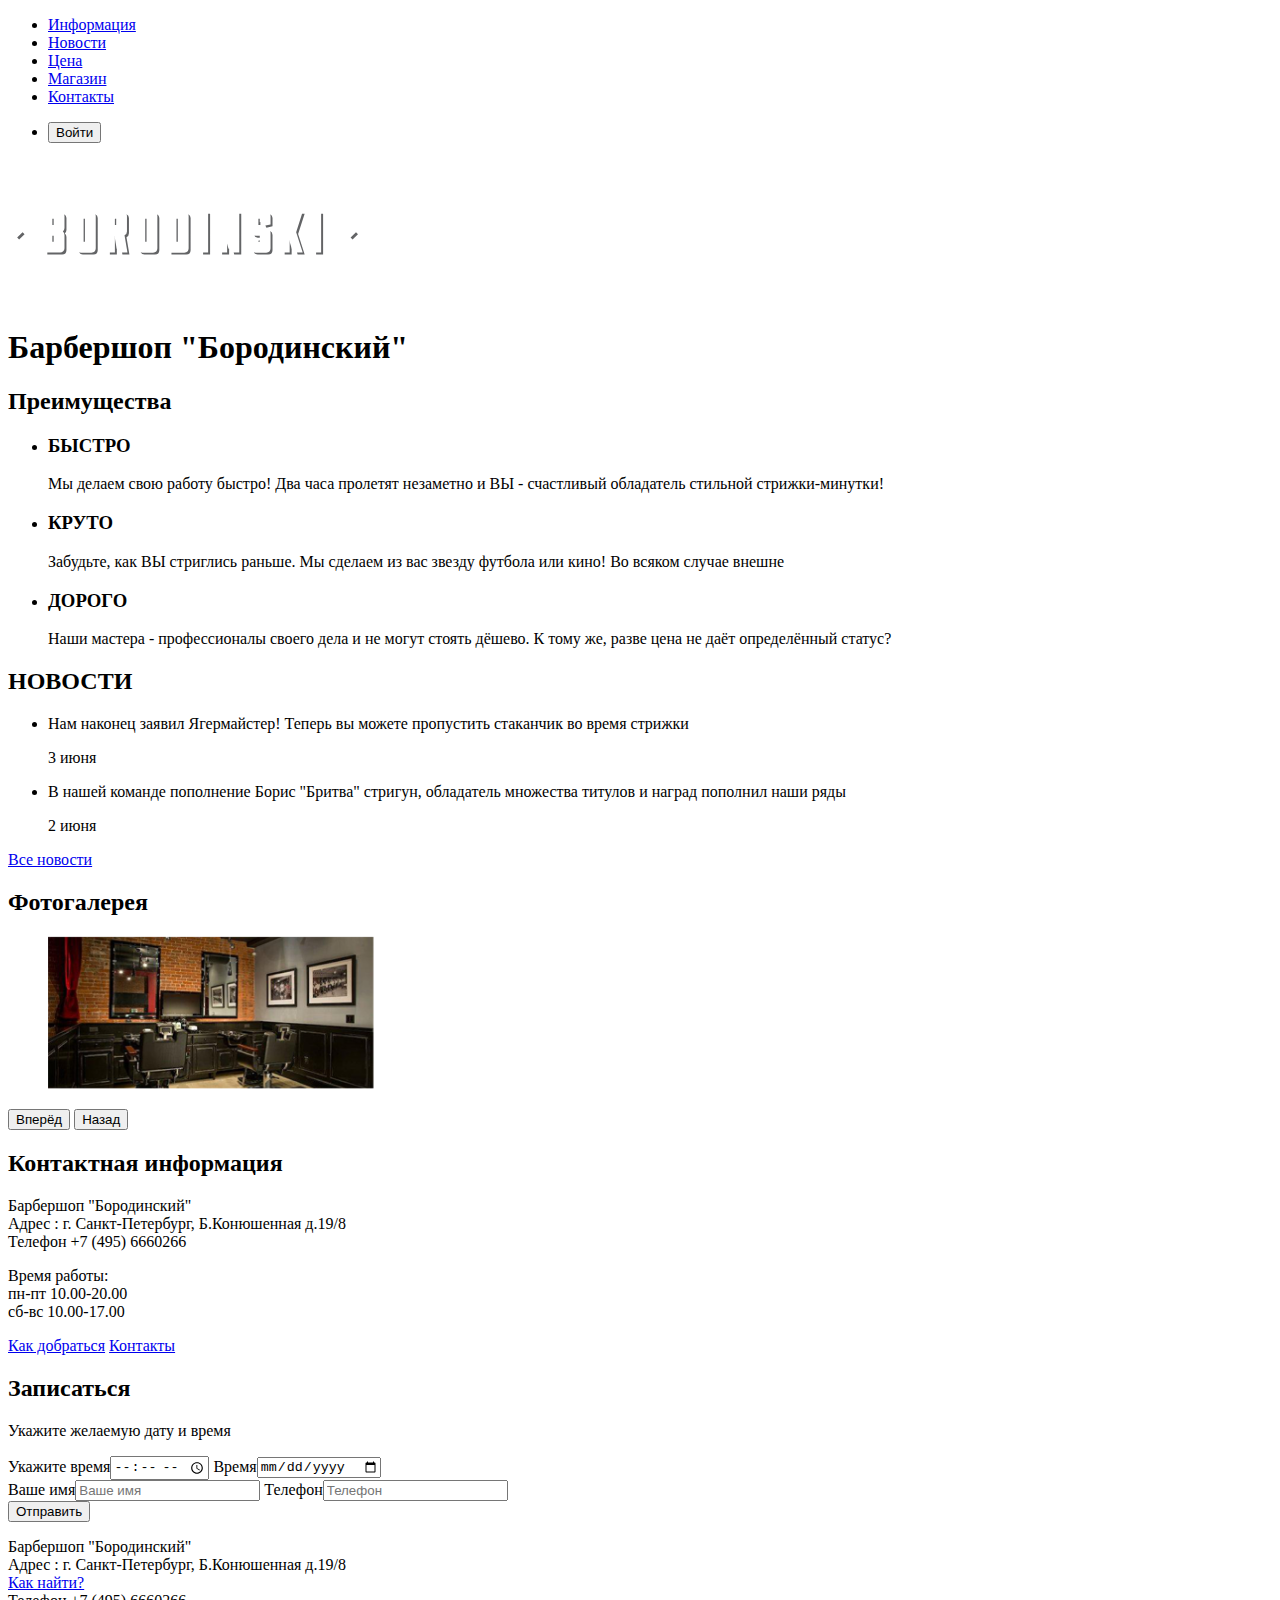
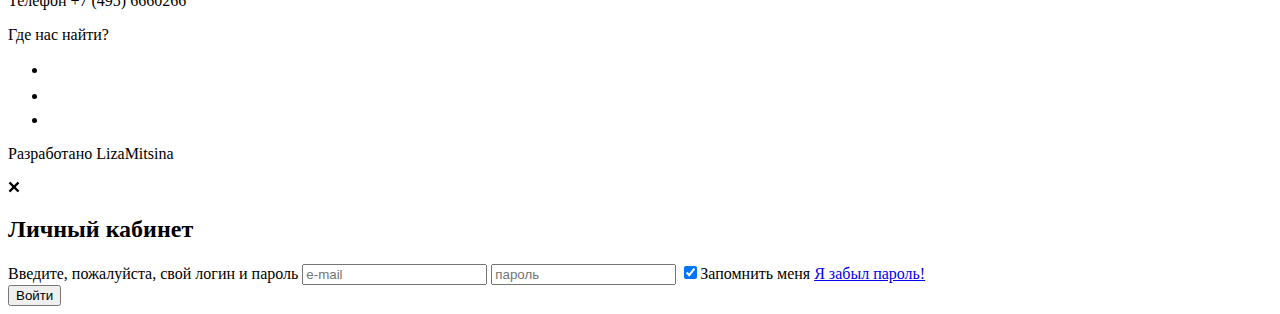
==== index.html @ 0d76ebe4 "ready" ====
<!DOCTYPE html>
<html lang="ru">
  <head>
    <meta charset="UTF-8" />
    <meta http-equiv="X-UA-Compatible" content="IE=edge" />
    <meta name="author" content="Лиза Митина" />
    <meta name="description" content="BARBERSHOP" />
    <meta name="keywords" content="стрижка,борода,усы" />
    <link rel="stylesheet" href="css/main.css" />
    <!-- Для подключения css к HTML-->
    <title>BORODINSKI,Главная</title>
  </head>
  <body>
    <header>
      <nav>
        <ul>
          <li><a href="inf.html"> Информация </a></li>
          <li><a href="news.html"> Новости </a></li>
          <li><a href="price.html"> Цена </a></li>
          <li><a href="shop.html">Магазин</a></li>
          <li><a href="#bottom"> Контакты </a></li>
        </ul>
        <ul>
          <li><button type="button">Войти</button></li>
        </ul>
      </nav>
      <a>
        <img
          src="images/index/index-logo.svg"
          width="350px"
          alt="Лого Барбершопа"
        />
      </a>
    </header>
    <main>
      <h1>Барбершоп "Бородинский"</h1>
      <section>
        <h2>Преимущества</h2>
        <ul>
          <li>
            <h3>БЫСТРО</h3>
            <p>
              Мы делаем свою работу быстро! Два часа пролетят незаметно и ВЫ -
              счастливый обладатель стильной стрижки-минутки!
            </p>
          </li>
          <li>
            <h3>КРУТО</h3>
            <p>
              Забудьте, как ВЫ стриглись раньше. Мы сделаем из вас звезду
              футбола или кино! Во всяком случае внешне
            </p>
          </li>
          <li>
            <h3>ДОРОГО</h3>
            <p>
              Наши мастера - профессионалы своего дела и не могут стоять дёшево.
              К тому же, разве цена не даёт определённый статус?
            </p>
          </li>
        </ul>
      </section>
      <section>
        <h2>НОВОСТИ</h2>
        <ul>
          <li>
            <p>
              Нам наконец заявил Ягермайстер! Теперь вы можете пропустить
              стаканчик во время стрижки
            </p>
            <time datetime="2022-06-03">3 июня</time>
          </li>
          <li>
            <p>
              В нашей команде пополнение Борис "Бритва" стригун, обладатель
              множества титулов и наград пополнил наши ряды
            </p>
            <time datetime="2022-06-02">2 июня</time>
          </li>
        </ul>
        <a href="news.html">Все новости</a>
      </section>
      <section>
        <h2>Фотогалерея</h2>
        <figure>
          <a href="#"></a>
          <img
            src="images/index/Object (1).png"
            alt="Интерьер зала"
            weidth="150"
            lenght="150"
          />
        </figure>
        <button type="button">Вперёд</button>
        <button type="button">Назад</button>
      </section>
      <section>
        <h2>Контактная информация</h2>
        <p>
          Барбершоп "Бородинский"<br />
          Адрес : г. Санкт-Петербург, Б.Конюшенная д.19/8<br />
          Телефон +7 (495) 6660266
        </p>
        <p>
          Время работы:<br />
          пн-пт 10.00-20.00<br />
          сб-вс 10.00-17.00
        </p>

        <a href="map.html">Как добраться</a>
        <a href="contacts.html">Контакты</a>
      </section>
      <section>
        <h2>Записаться</h2>
        <p>Укажите желаемую дату и время</p>
        <form action method="post">
          <label for="time">Укажите время</label><input type="time" />
          <label for="date">Время</label><input type="date" /><br />
          <label for="text">Ваше имя</label
          ><input type="text" placeholder="Ваше имя" />
          <label for="text"> Телефон</label
          ><input type="text" placeholder="Телефон" />
        </form>
        <button type="submit">Отправить</button>
      </section>
    </main>
    <footer>
      <p id="bottom">
        Барбершоп "Бородинский"<br />
        Адрес : г. Санкт-Петербург, Б.Конюшенная д.19/8<br />
        <a href="map.html">Как найти?</a><br />
        Телефон +7 (495) 6660266
      </p>
      <div>
        <p>Где нас найти?</p>
        <ul>
          <li>
            <a href="#"><img src="images/vk.svg" alt="vk" /></a>
          </li>
          <li>
            <a href="#"><img src="images/facebook.svg" alt="facebook" /></a>
          </li>
          <li>
            <a href="#"><img src="images/instagram.svg" alt="instagram" /></a>
          </li>
        </ul>
      </div>
      <p>Разработано LizaMitsina</p>
    </footer>
    <!-- POP-UP всплывающие окно регистрации-->
    <div class="popup-bg">
      <div class="popup">
        <img class="close-popup" src="images/cross-small.png" alt="close" />
        <h2>Личный кабинет</h2>
        <form>
          <label>Введите, пожалуйста, свой логин и пароль</label>
          <input type="email" placeholder="e-mail" />
          <input type="password" placeholder="пароль" />
          <label><input type="checkbox" checked />Запомнить меня</label>
          <a href="#">Я забыл пароль!</a>
        </form>
        <button type="submit">Войти</button>
      </div>
    </div>
    <!-- POP-UP-->
  </body>
</html>
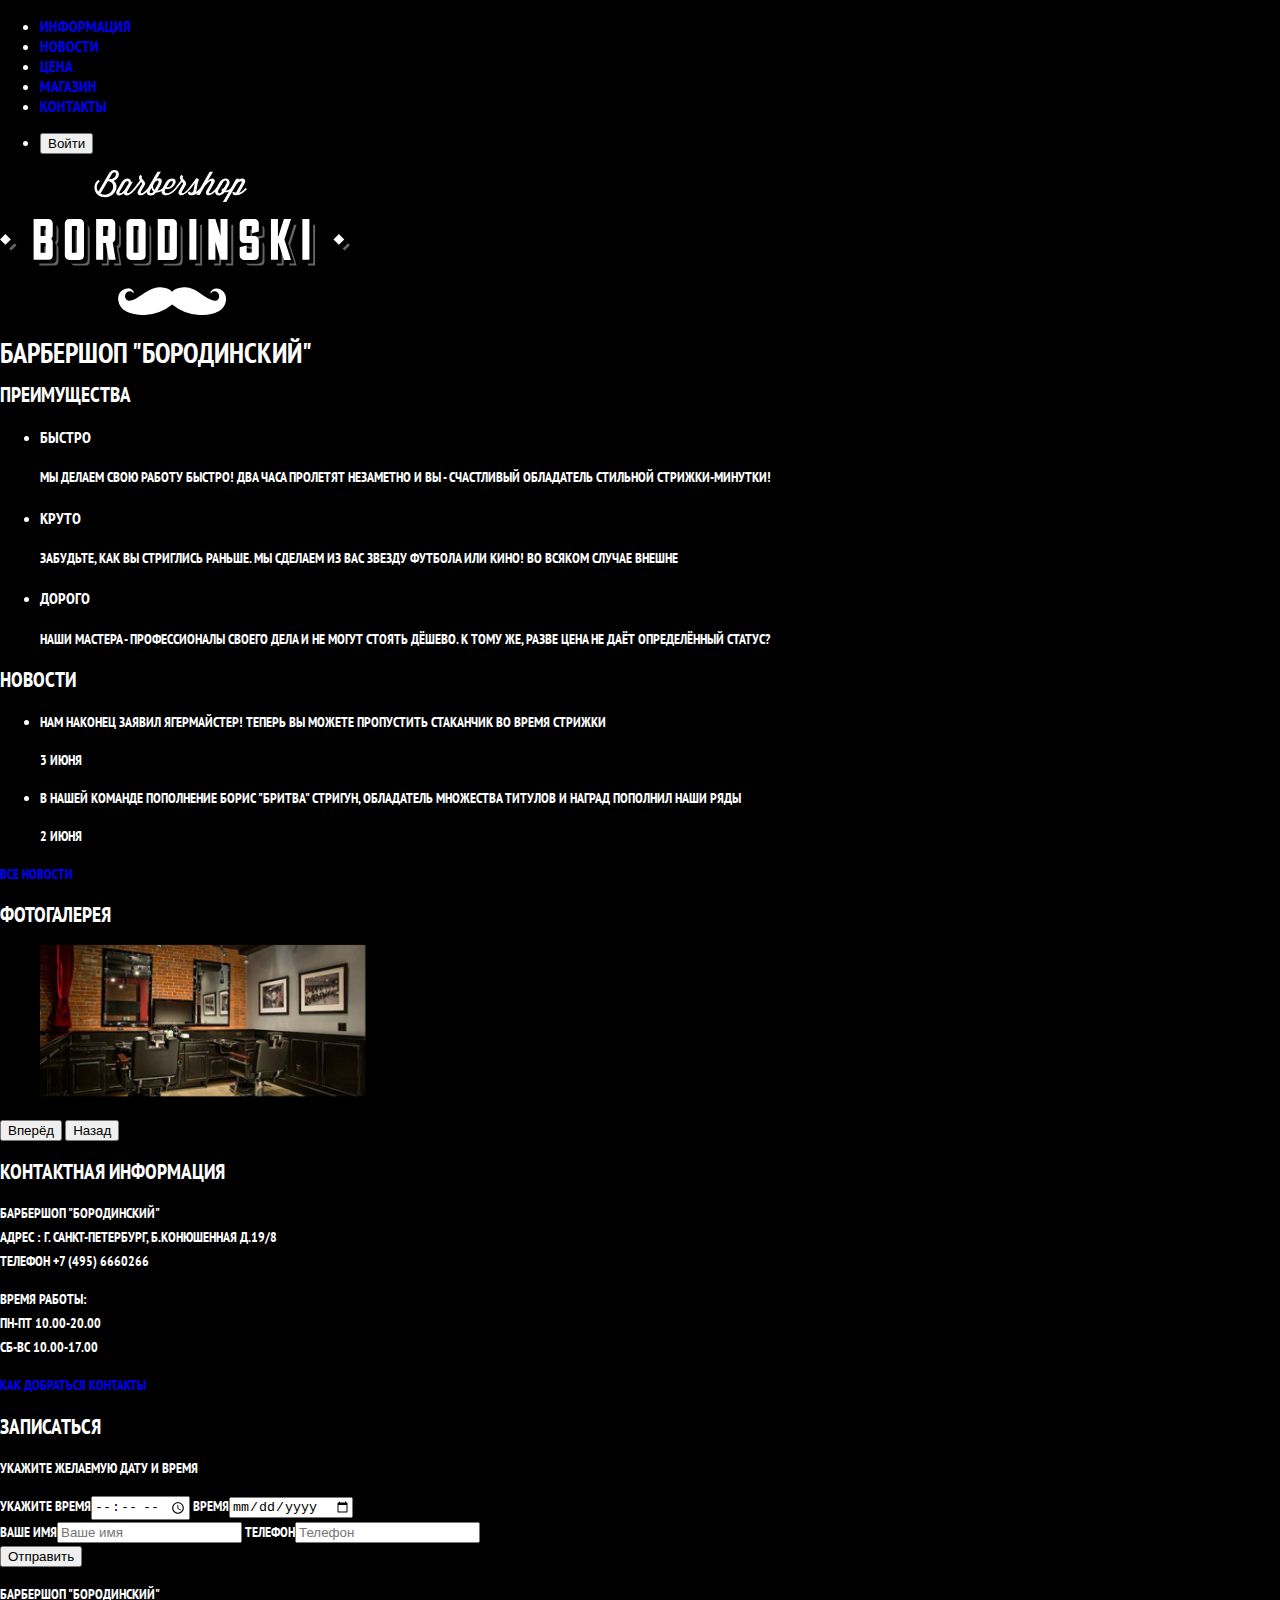
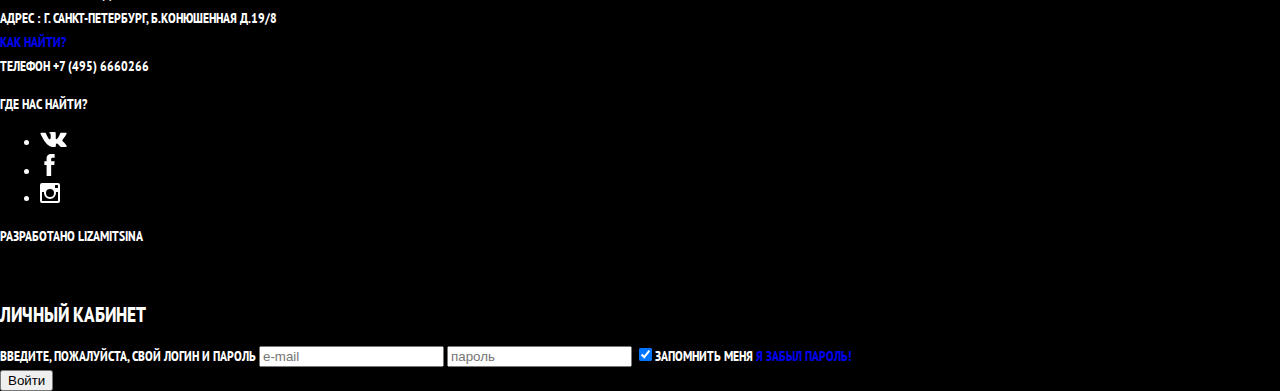
==== commit 36aa219a: "add css" ====
--- a/index.html
+++ b/index.html
@@ -6,13 +6,14 @@
     <meta name="author" content="Лиза Митина" />
     <meta name="description" content="BARBERSHOP" />
     <meta name="keywords" content="стрижка,борода,усы" />
+    <link href="https://fonts.googleapis.com/css2?family=PT+Sans+Narrow:wght@400;700&display=swap" rel="stylesheet">
     <link rel="stylesheet" href="css/main.css" />
-    <!-- Для подключения css к HTML-->
+    
     <title>BORODINSKI,Главная</title>
   </head>
   <body>
     <header>
-      <nav>
+      <nav class="main-nav">
         <ul>
           <li><a href="inf.html"> Информация </a></li>
           <li><a href="news.html"> Новости </a></li>
@@ -21,11 +22,11 @@
           <li><a href="#bottom"> Контакты </a></li>
         </ul>
         <ul>
-          <li><button type="button">Войти</button></li>
+          <li class="login"><button type="button">Войти</button></li>
         </ul>
       </nav>
-      <a>
-        <img
+      <a class="main-logo">
+        <img 
           src="images/index/index-logo.svg"
           width="350px"
           alt="Лого Барбершопа"
--- a/css/main.css
+++ b/css/main.css
@@ -0,0 +1,26 @@
+body{
+    margin: 0;
+    padding: 0;
+    font-family: "PT Sans Narrow", Arial, Helvetica, sans-serif;
+    font-size: 14px;
+    line-height: 24px;
+    font-weight: 700;
+    color: #FFF;
+    text-transform: uppercase;
+
+    background-color: #000;
+    background-image: url("images/bg.jpg");
+    background-position: top center;
+    background-repeat: no-repeat;    
+}
+
+a {
+    text-decoration: none;
+}
+
+.main-nav {
+    font-size: 16px;
+    color: #FFF;
+    line-height: 20px;
+}
+
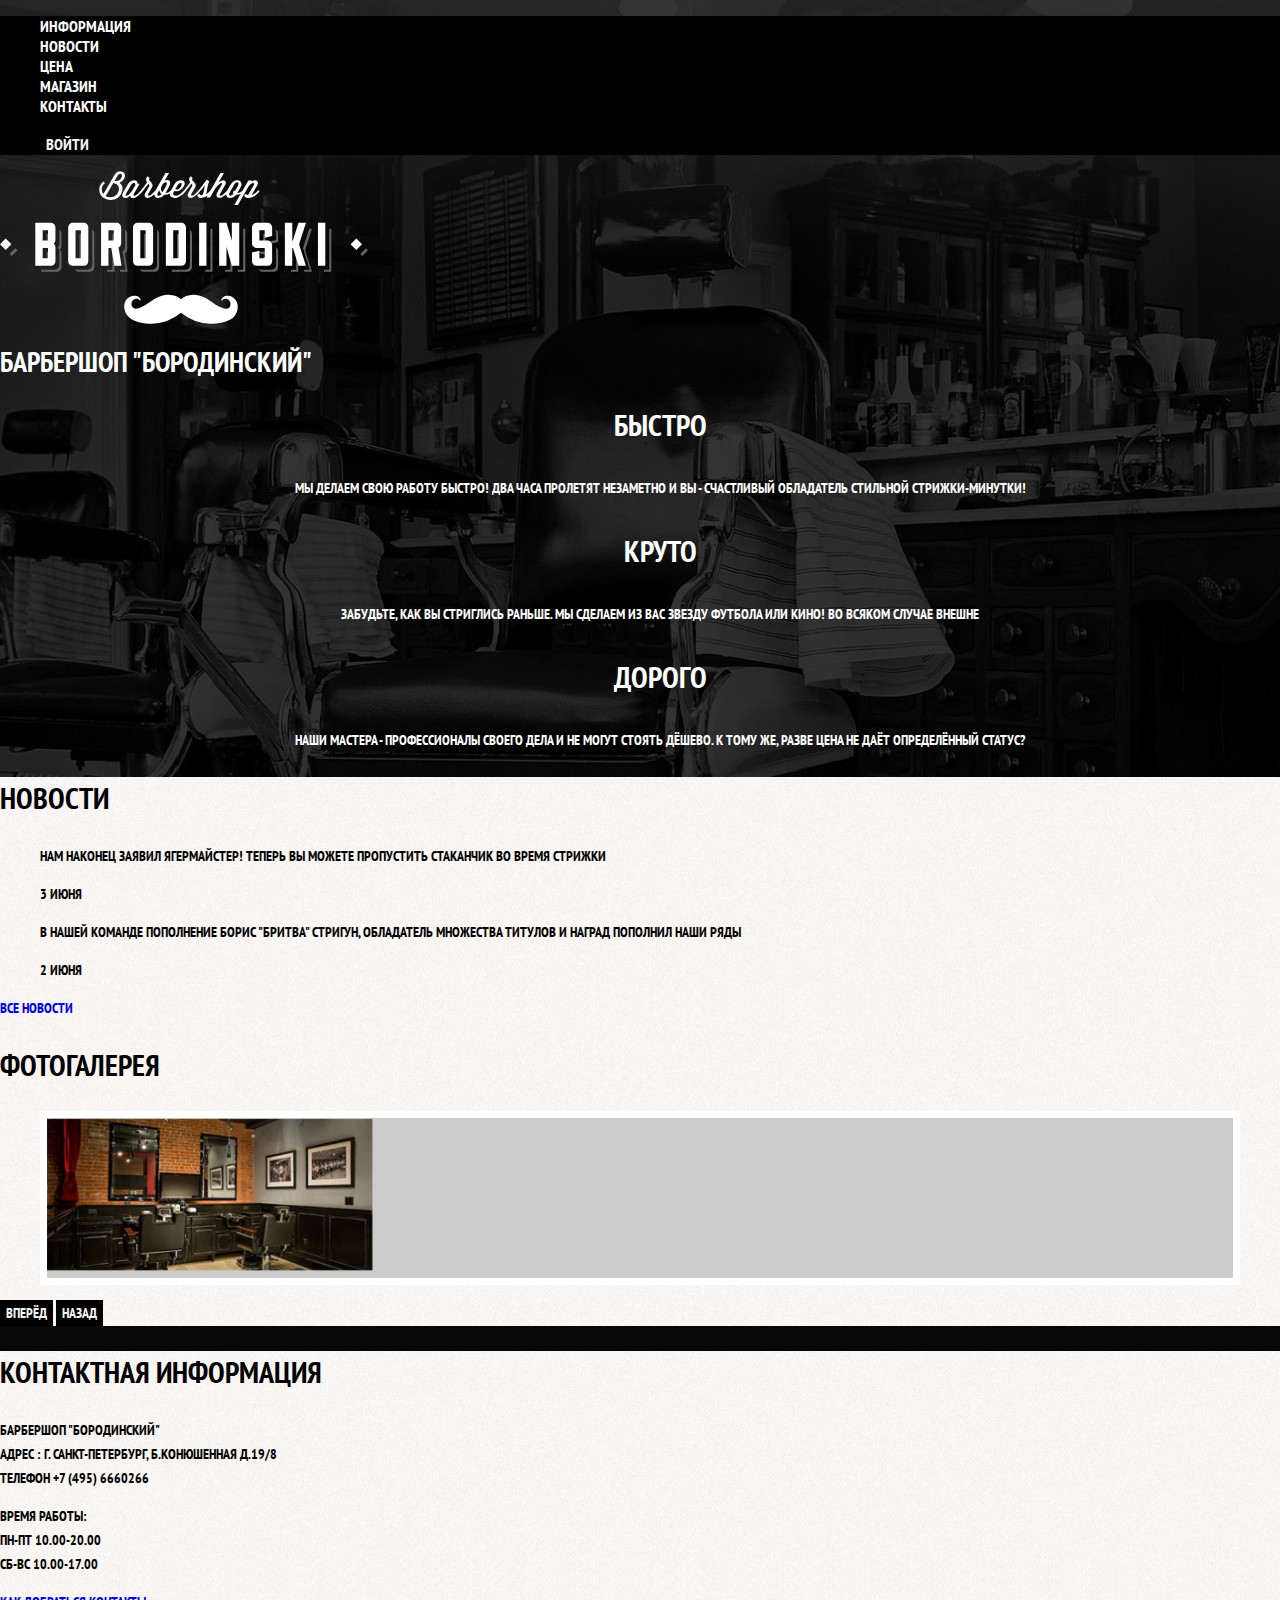
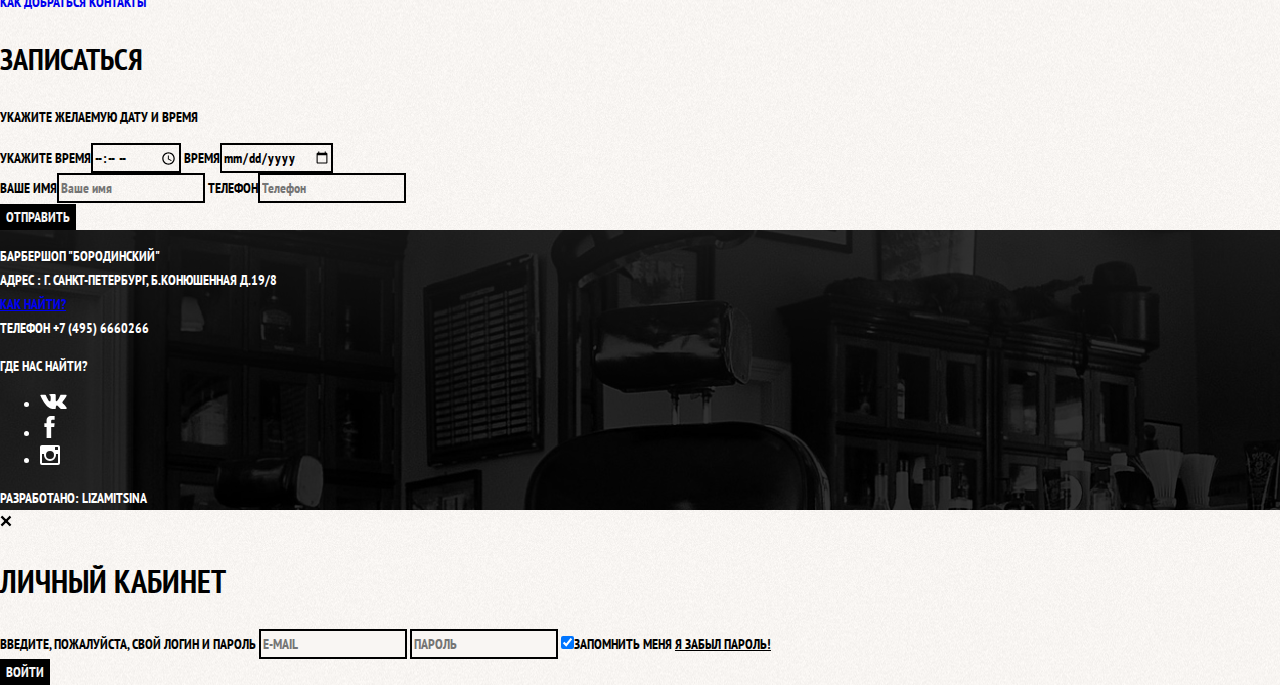
==== commit 68fcc3c7: "main.css without flex" ====
--- a/index.html
+++ b/index.html
@@ -6,53 +6,57 @@
     <meta name="author" content="Лиза Митина" />
     <meta name="description" content="BARBERSHOP" />
     <meta name="keywords" content="стрижка,борода,усы" />
-    <link href="https://fonts.googleapis.com/css2?family=PT+Sans+Narrow:wght@400;700&display=swap" rel="stylesheet">
+    <link
+      href="https://fonts.googleapis.com/css2?family=PT+Sans+Narrow:wght@400;700&display=swap"
+      rel="stylesheet"
+    />
+    <link rel="stylesheet" href="css/normalize.css" />
     <link rel="stylesheet" href="css/main.css" />
-    
+
     <title>BORODINSKI,Главная</title>
   </head>
   <body>
     <header>
       <nav class="main-nav">
-        <ul>
+        <ul class="site-nav">
           <li><a href="inf.html"> Информация </a></li>
           <li><a href="news.html"> Новости </a></li>
           <li><a href="price.html"> Цена </a></li>
           <li><a href="shop.html">Магазин</a></li>
           <li><a href="#bottom"> Контакты </a></li>
         </ul>
-        <ul>
+        <ul class="login">
           <li class="login"><button type="button">Войти</button></li>
         </ul>
       </nav>
       <a class="main-logo">
-        <img 
+        <img
           src="images/index/index-logo.svg"
-          width="350px"
+          width="368px" height="153px"
           alt="Лого Барбершопа"
         />
       </a>
     </header>
     <main>
       <h1>Барбершоп "Бородинский"</h1>
-      <section>
-        <h2>Преимущества</h2>
-        <ul>
-          <li>
+      <section class="feut">
+        
+        <ul class="benefits">
+          <li class="benefits-item">
             <h3>БЫСТРО</h3>
             <p>
               Мы делаем свою работу быстро! Два часа пролетят незаметно и ВЫ -
               счастливый обладатель стильной стрижки-минутки!
             </p>
           </li>
-          <li>
+          <li class="benefits-item">
             <h3>КРУТО</h3>
             <p>
               Забудьте, как ВЫ стриглись раньше. Мы сделаем из вас звезду
               футбола или кино! Во всяком случае внешне
             </p>
           </li>
-          <li>
+          <li class="benefits-item">
             <h3>ДОРОГО</h3>
             <p>
               Наши мастера - профессионалы своего дела и не могут стоять дёшево.
@@ -61,10 +65,11 @@
           </li>
         </ul>
       </section>
+      <div class="columns">
       <section>
         <h2>НОВОСТИ</h2>
-        <ul>
-          <li>
+        <ul class="news">
+          <li news-item>
             <p>
               Нам наконец заявил Ягермайстер! Теперь вы можете пропустить
               стаканчик во время стрижки
@@ -83,19 +88,20 @@
       </section>
       <section>
         <h2>Фотогалерея</h2>
-        <figure>
+        <figure class="gallery">
           <a href="#"></a>
           <img
             src="images/index/Object (1).png"
             alt="Интерьер зала"
-            weidth="150"
-            lenght="150"
+            weidth="325"
+            lenght="152"
           />
         </figure>
         <button type="button">Вперёд</button>
         <button type="button">Назад</button>
-      </section>
-      <section>
+      </section></div>
+      <div class="columns">
+      <section class="contacts">
         <h2>Контактная информация</h2>
         <p>
           Барбершоп "Бородинский"<br />
@@ -111,7 +117,7 @@
         <a href="map.html">Как добраться</a>
         <a href="contacts.html">Контакты</a>
       </section>
-      <section>
+      <section class="apoint">
         <h2>Записаться</h2>
         <p>Укажите желаемую дату и время</p>
         <form action method="post">
@@ -123,18 +129,18 @@
           ><input type="text" placeholder="Телефон" />
         </form>
         <button type="submit">Отправить</button>
-      </section>
+      </section></div>
     </main>
-    <footer>
-      <p id="bottom">
+    <footer class="main-footer">
+      <p id="bottom" class="addres-foot">
         Барбершоп "Бородинский"<br />
         Адрес : г. Санкт-Петербург, Б.Конюшенная д.19/8<br />
         <a href="map.html">Как найти?</a><br />
-        Телефон +7 (495) 6660266
+        Телефон <tel>+7 (495) 6660266</tel>
       </p>
-      <div>
+      <div class="foot-cotacts">
         <p>Где нас найти?</p>
-        <ul>
+        <ul >
           <li>
             <a href="#"><img src="images/vk.svg" alt="vk" /></a>
           </li>
@@ -146,7 +152,10 @@
           </li>
         </ul>
       </div>
-      <p>Разработано LizaMitsina</p>
+      <div>
+        <span>Разработано:</span>
+        <span>LizaMitsina</span>
+      </div>
     </footer>
     <!-- POP-UP всплывающие окно регистрации-->
     <div class="popup-bg">
@@ -157,7 +166,7 @@
           <label>Введите, пожалуйста, свой логин и пароль</label>
           <input type="email" placeholder="e-mail" />
           <input type="password" placeholder="пароль" />
-          <label><input type="checkbox" checked />Запомнить меня</label>
+          <label><input type="checkbox" checked  class="chek"/>Запомнить меня</label>
           <a href="#">Я забыл пароль!</a>
         </form>
         <button type="submit">Войти</button>
--- a/css/main.css
+++ b/css/main.css
@@ -1,26 +1,159 @@
-body{
-    margin: 0;
-    padding: 0;
-    font-family: "PT Sans Narrow", Arial, Helvetica, sans-serif;
-    font-size: 14px;
-    line-height: 24px;
-    font-weight: 700;
-    color: #FFF;
-    text-transform: uppercase;
+body {
+  margin: 0;
+  padding: 0;
+  font-family: "PT Sans Narrow", Arial, sans-serif;
+  font-size: 14px;
+  line-height: 24px;
+  font-weight: 700;
+  color: #fff;
+  text-transform: uppercase;
 
-    background-color: #000;
-    background-image: url("images/bg.jpg");
-    background-position: top center;
-    background-repeat: no-repeat;    
+  background-image: url("/images/index/bg.svg");
+  background-color: #000;
+  background-position: top center;
 }
 
 a {
+  text-decoration: none;
+}
+
+button {
+  font: inherit;
+  color: whitesmoke;
+  text-align: center;
+  text-transform: uppercase;
+  vertical-align: middle;
+  background-color: #000;
+  border: none;
+}
+button:hover,
+button:focus,
+button:active {
+  background-color: #663d15;
+}
+.main-nav {
+  font-size: 16px;
+  color: #fff;
+  line-height: 20px;
+  background-color: #000;
+}
+
+.login,
+.site-nav {
+  list-style: none;
+}
+
+.login a,
+.site-nav a {
+  color: #fff;
+}
+
+.login a:hover,
+.login a:focus,
+.site-nav:hover,
+.site-nav:focus {
+  background: color #242424;
+}
+
+.benefits {
+  list-style: none;
+}
+.benefits-item {
+  text-align: center;
+}
+
+.benefits-item h3 {
+  font-size: 30px;
+  line-height: 42px;
+  text-transform: uppercase;
+}
+
+.columns {
+  color: #000;
+  background-color: rgb(235, 232, 232);
+  background-image: url("/images/index/patern.svg");
+  background-position: 0 0;
+  background-repeat: repeat;
+}
+
+.columns h2 {
+  font-size: 30px;
+  line-height: 42px;
+}
+.news {
+  list-style: none;
+}
+
+.news-item time {
+  text-transform: none;
+}
+.gallery {
+  background-color: #ccc;
+  border: 7px solid white;
+}
+
+.apoint input {
+  font: inherit;
+  background-color: transparent;
+  border: 2px solid #000;
+}
+.apoint input:focus {
+  border-color: #663d15;
+}
+
+.main-foot {
+  color: #fff;
+  background-color: #212121;
+  background-image: url("/images/footer.svg");
+  background-position: 0 0;
+  background-repeat: repeat;
+}
+.addres-foot a {
+  text-decoration: underline;
+}
+
+.foot-contacts {
+  text-align: center;
+}
+
+.foot-contacts ul {
+  list-style: none;
+}
+
+.popup-bg {
+  color: #000;
+  background-color: #f8f3f0;
+  background-image: url("/images/index/patern.svg");
+  background-position: 0 0;
+  background-repeat: repeat;
+}
+
+.popup h2 {
+  font-size: 32px;
+  line-height: 42px;
+}
+
+.popup input {
+  font: inherit;
+  color: #000;
+  text-transform: uppercase;
+  background-color: #f9f6f3;
+  border: 2px solid #000;
+}
+
+.popup input:focus {
+  border-color: #663d15;
+}
+.chek:focus,
+.chek:hover {
+  border-color: #663d15;
+}
+
+.popup a {
+    color: #000;
+  text-decoration: underline;
+}
+.popup a:hover,
+.popup a:focus{
     text-decoration: none;
 }
-
-.main-nav {
-    font-size: 16px;
-    color: #FFF;
-    line-height: 20px;
-}
-
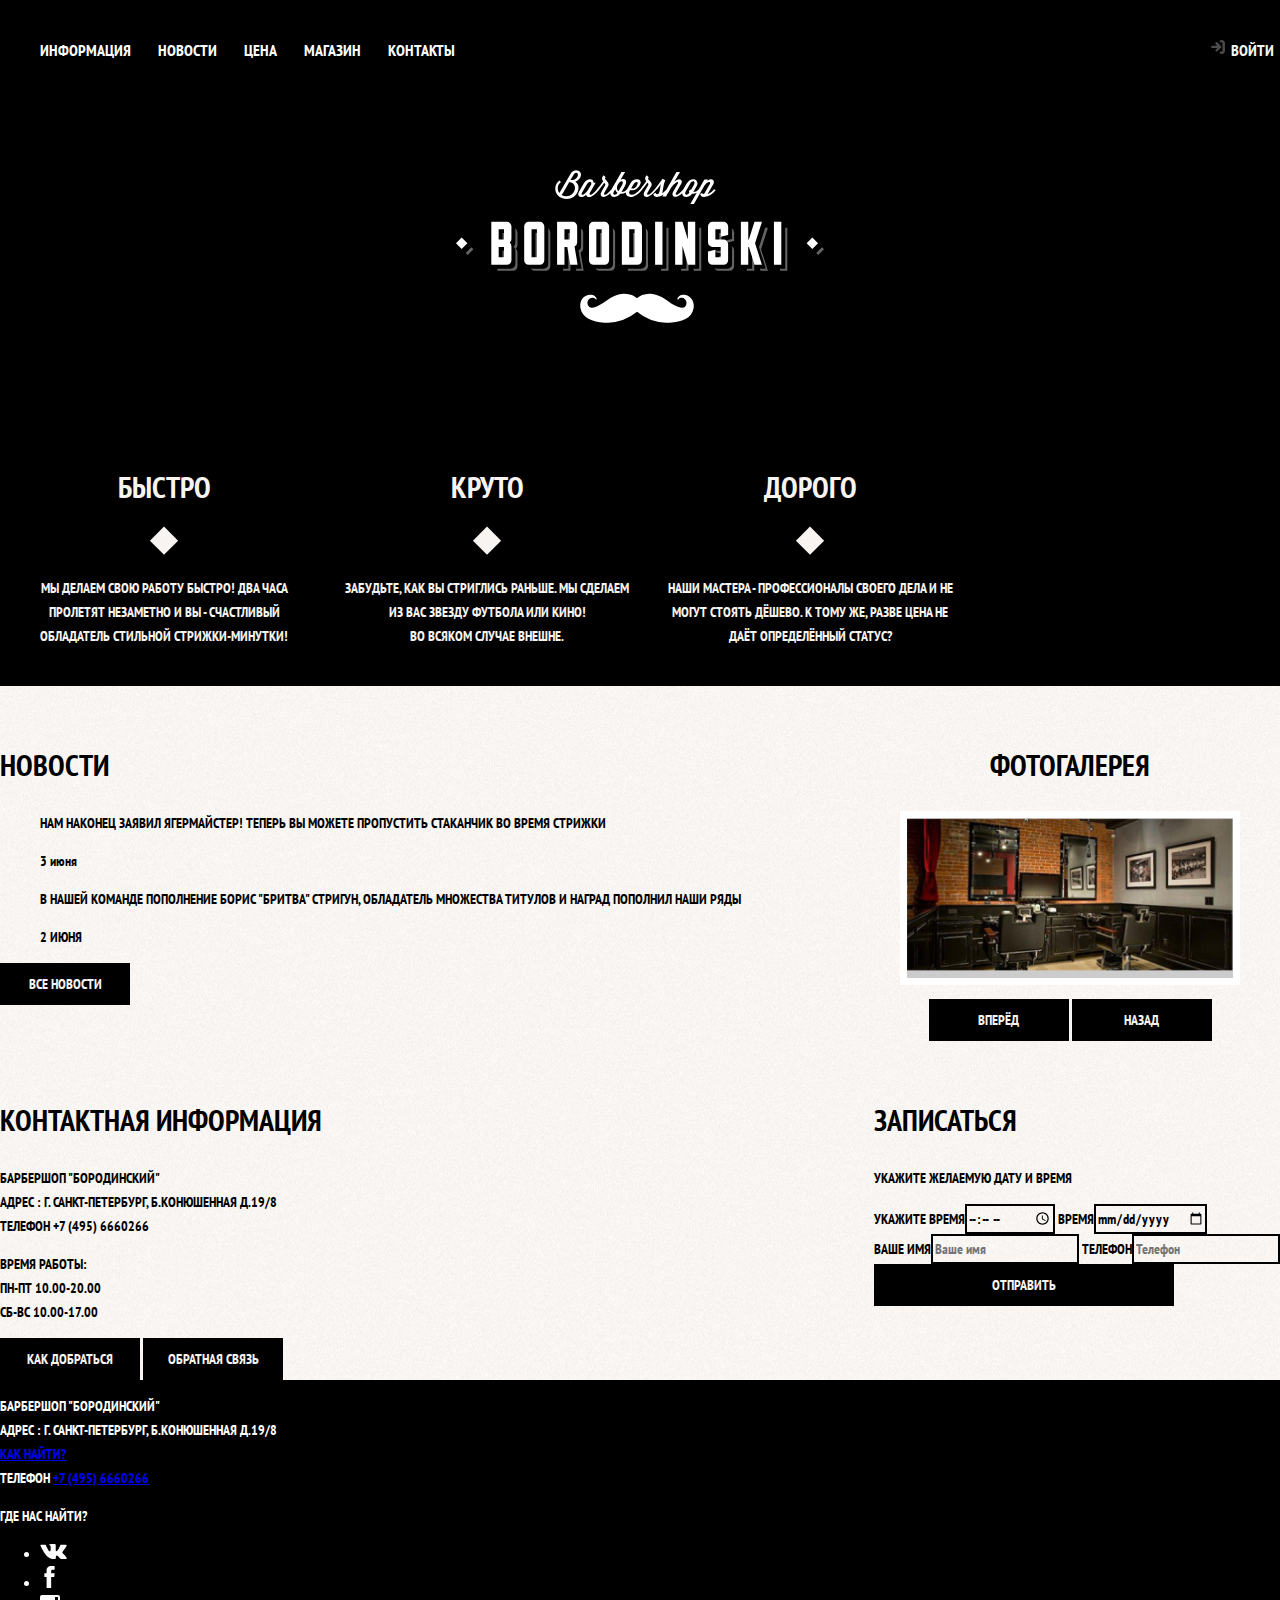
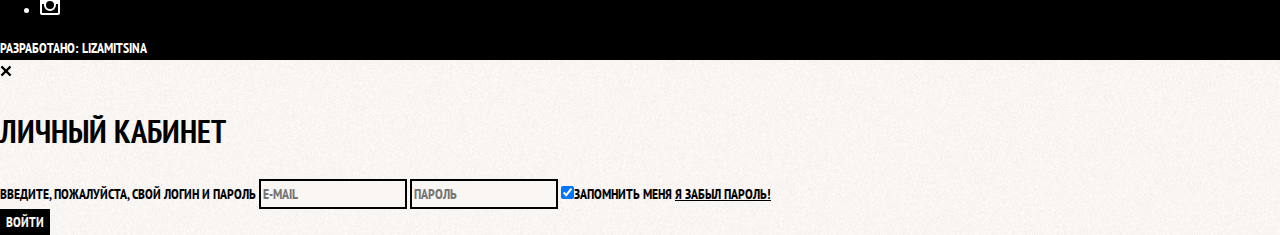
==== commit 2bb4e352: "add first flex, btn, main navigation" ====
--- a/index.html
+++ b/index.html
@@ -26,24 +26,25 @@
           <li><a href="#bottom"> Контакты </a></li>
         </ul>
         <ul class="login">
-          <li class="login"><button type="button">Войти</button></li>
+          <li class="login"><img src="images/login.png"><button type="button">Войти</button></li>
         </ul>
       </nav>
       <a class="main-logo">
+        <p class="barber-logo">
         <img
           src="images/index/index-logo.svg"
           width="368px" height="153px"
           alt="Лого Барбершопа"
-        />
+                  /></p>
       </a>
     </header>
     <main>
-      <h1>Барбершоп "Бородинский"</h1>
-      <section class="feut">
+       <section class="feut">
         
         <ul class="benefits">
           <li class="benefits-item">
             <h3>БЫСТРО</h3>
+            <img src="images/index/romb.svg">
             <p>
               Мы делаем свою работу быстро! Два часа пролетят незаметно и ВЫ -
               счастливый обладатель стильной стрижки-минутки!
@@ -51,13 +52,15 @@
           </li>
           <li class="benefits-item">
             <h3>КРУТО</h3>
+            <img src="images/index/romb.svg">
             <p>
               Забудьте, как ВЫ стриглись раньше. Мы сделаем из вас звезду
-              футбола или кино! Во всяком случае внешне
+              футбола или кино!<br> Во всяком случае внешне.
             </p>
           </li>
           <li class="benefits-item">
             <h3>ДОРОГО</h3>
+            <img src="images/index/romb.svg">
             <p>
               Наши мастера - профессионалы своего дела и не могут стоять дёшево.
               К тому же, разве цена не даёт определённый статус?
@@ -66,10 +69,10 @@
         </ul>
       </section>
       <div class="columns">
-      <section>
+      <section class="news-container">
         <h2>НОВОСТИ</h2>
         <ul class="news">
-          <li news-item>
+          <li class="news-item">
             <p>
               Нам наконец заявил Ягермайстер! Теперь вы можете пропустить
               стаканчик во время стрижки
@@ -84,9 +87,9 @@
             <time datetime="2022-06-02">2 июня</time>
           </li>
         </ul>
-        <a href="news.html">Все новости</a>
+        <a href="news.html" class="btn">Все новости</a>
       </section>
-      <section>
+      <section class="gallery-container">
         <h2>Фотогалерея</h2>
         <figure class="gallery">
           <a href="#"></a>
@@ -97,8 +100,8 @@
             lenght="152"
           />
         </figure>
-        <button type="button">Вперёд</button>
-        <button type="button">Назад</button>
+        <button type="button" class="btn">Вперёд</button>
+        <button type="button" class="btn">Назад</button>
       </section></div>
       <div class="columns">
       <section class="contacts">
@@ -114,8 +117,8 @@
           сб-вс 10.00-17.00
         </p>
 
-        <a href="map.html">Как добраться</a>
-        <a href="contacts.html">Контакты</a>
+        <a href="map.html" class="map btn">Как добраться</a>
+        <a href="mailto:barber@mail.ru"class="mailto btn">Обратная связь</a>
       </section>
       <section class="apoint">
         <h2>Записаться</h2>
@@ -128,7 +131,7 @@
           <label for="text"> Телефон</label
           ><input type="text" placeholder="Телефон" />
         </form>
-        <button type="submit">Отправить</button>
+        <button type="submit" class="btn">Отправить</button>
       </section></div>
     </main>
     <footer class="main-footer">
@@ -136,7 +139,7 @@
         Барбершоп "Бородинский"<br />
         Адрес : г. Санкт-Петербург, Б.Конюшенная д.19/8<br />
         <a href="map.html">Как найти?</a><br />
-        Телефон <tel>+7 (495) 6660266</tel>
+        Телефон <a href="tel:+74956660266">+7 (495) 6660266</a>
       </p>
       <div class="foot-cotacts">
         <p>Где нас найти?</p>
--- a/css/main.css
+++ b/css/main.css
@@ -8,9 +8,10 @@
   color: #fff;
   text-transform: uppercase;
 
-  background-image: url("/images/index/bg.svg");
+  background-image: url("/images/index/bg.svg") /cover;
   background-color: #000;
   background-position: top center;
+  background-repeat: repeat;
 }
 
 a {
@@ -29,13 +30,33 @@
 button:hover,
 button:focus,
 button:active {
-  background-color: #663d15;
-}
+  background-color: #bebcba;
+  color: #000;
+}
+/*Навигация в шапке*/
 .main-nav {
   font-size: 16px;
   color: #fff;
   line-height: 20px;
   background-color: #000;
+  margin-top:22px;
+  display: flex;
+}
+.login{
+  margin-left: auto;
+}
+
+
+.site-nav{
+  display: flex;
+  align-items: center;
+  text-align: center;
+}
+.site-nav li a{
+  font-size: 16px;
+}
+.site-nav li{
+  margin-right: 27px;
 }
 
 .login,
@@ -47,14 +68,23 @@
 .site-nav a {
   color: #fff;
 }
-
+/**/
+.barber-logo {
+  text-align: center;
+  margin-top: 93px; margin-bottom: 59px;
+}
+ .feut{
+  margin-bottom: 45px;
+ }
 .login a:hover,
 .login a:focus,
 .site-nav:hover,
 .site-nav:focus {
-  background: color #242424;
-}
-
+  background:  #cccbcb;
+  color: #000;
+
+}
+/*Преимущества*/
 .benefits {
   list-style: none;
 }
@@ -67,13 +97,67 @@
   line-height: 42px;
   text-transform: uppercase;
 }
-
+/**/
+
+section{padding-top: 33px;} 
+
+/*чёрные кнопки по странице*/
+
+.btn:hover {
+  background:  #cccbcb;
+  color: #000;
+}
+.btn {
+  transition:  all 0.5s ease;
+}
+
+.news-container a{
+  display:block;
+  text-align: center;
+  padding: 9px  0;
+  width: 130px;
+  color: #f7f4f1;
+  background-color: #000;
+  
+}
+.map,
+.mailto{
+  display:inline-block;
+
+  text-align: center;
+  padding: 9px 0;
+  width: 140px;
+  color: #f7f4f1;
+  background-color: #000;
+  
+}
+.gallery-container button{
+  display:inline-block;
+
+  text-align: center;
+  padding: 9px 0;
+  width: 140px;
+  color: #f7f4f1;
+  background-color: #000;
+}
+.apoint button{ 
+  display:inline-block;
+
+  text-align: center;
+  padding: 9px 0;
+  width: 300px;
+  color: #f7f4f1;
+  background-color: #000;}
+/**/
+/*Новости и галлерея*/
 .columns {
   color: #000;
   background-color: rgb(235, 232, 232);
   background-image: url("/images/index/patern.svg");
   background-position: 0 0;
   background-repeat: repeat;
+  display: flex;
+  justify-content: space-between;
 }
 
 .columns h2 {
@@ -82,16 +166,20 @@
 }
 .news {
   list-style: none;
-}
-
+  text-align: left;
+}
+.news-container{text-align: left;}
 .news-item time {
   text-transform: none;
 }
+
+
+
 .gallery {
   background-color: #ccc;
   border: 7px solid white;
 }
-
+/**/
 .apoint input {
   font: inherit;
   background-color: transparent;
@@ -150,10 +238,53 @@
 }
 
 .popup a {
-    color: #000;
+  color: #000;
   text-decoration: underline;
 }
 .popup a:hover,
-.popup a:focus{
-    text-decoration: none;
-}
+.popup a:focus {
+  text-decoration: none;
+}
+/*флэкс преимуществ*/
+.feut {
+  width: 934px;
+  height: 219px;
+  
+}
+/* флэкс-контейнер*/
+.benefits {
+  display: flex;
+  justify-content: center;
+}
+/*флэкс-элемент*/
+.benefits-item {
+  color: #f7f4f1;
+  line-height: 24px;
+  text-align: center;
+}
+/*флэкс-контент*/
+.benefits-item p {
+  text-align: center;
+
+  width: 299px;
+  height: 123px;
+  padding: 7px 12px 31px 12px;
+  margin-top: 7px;
+}
+.benefits-item img{
+  margin-top: 18px;
+  padding: 0;
+}
+.benefits-item h3{
+  margin-bottom: 0;
+}
+/*Новости,галлерея,запись,контакты*/
+.columns{
+  display:flex;
+}
+.news-container{
+  text-align: left;
+}
+.gallery-container{
+  text-align: center;
+}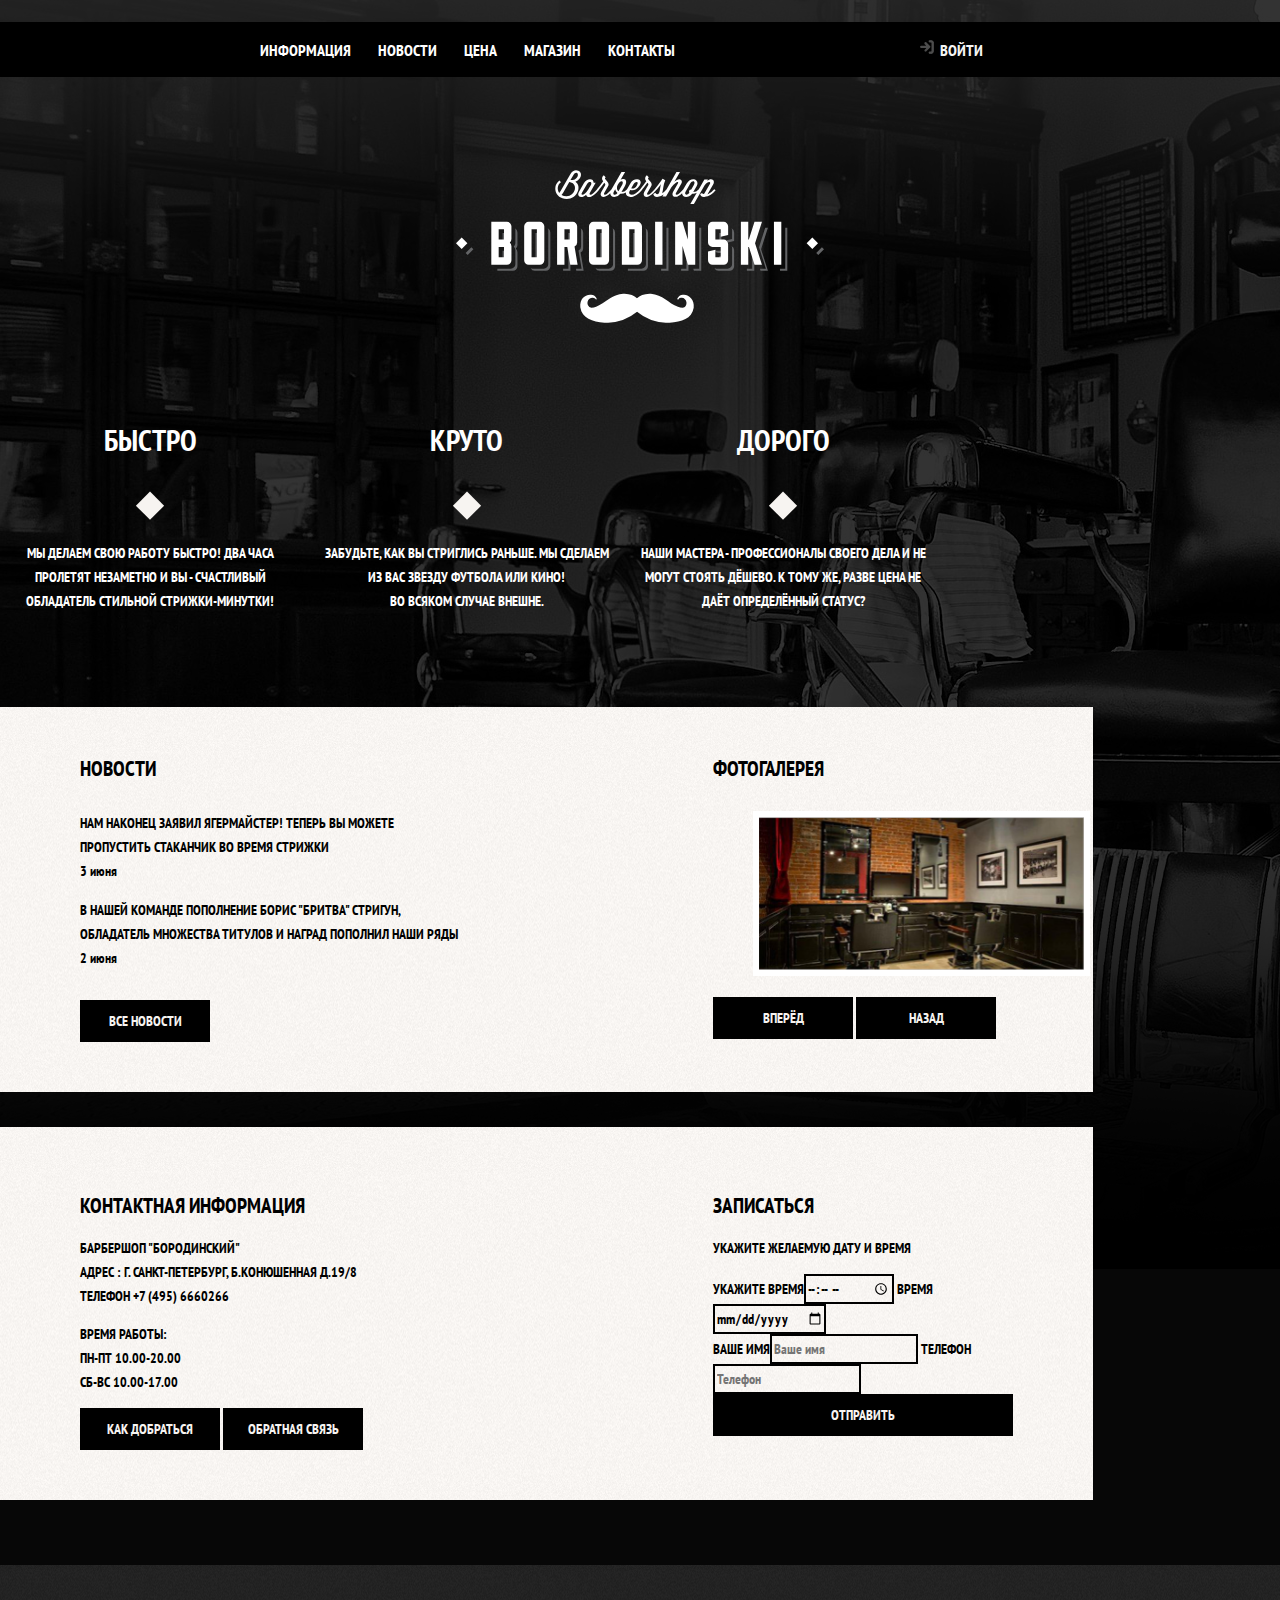
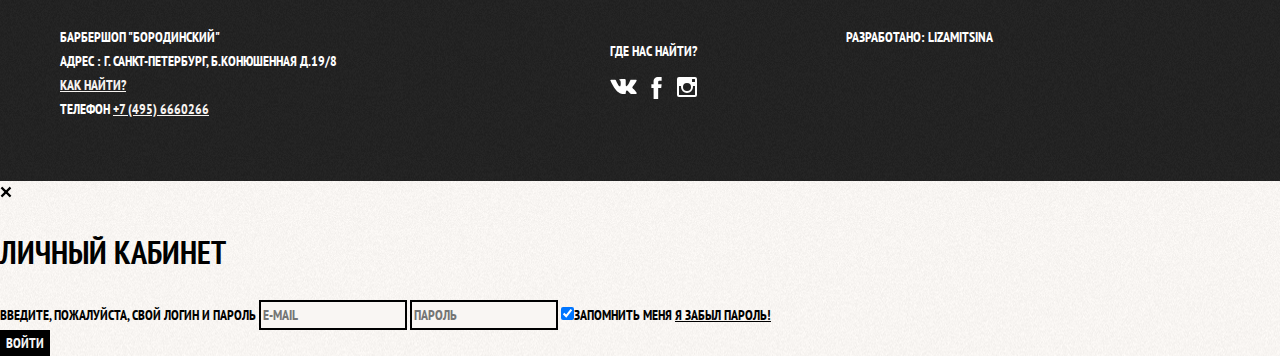
==== commit 219ff2e3: "call" ====
--- a/index.html
+++ b/index.html
@@ -17,7 +17,9 @@
   </head>
   <body>
     <header>
+      
       <nav class="main-nav">
+        <div class="main-nav-container">
         <ul class="site-nav">
           <li><a href="inf.html"> Информация </a></li>
           <li><a href="news.html"> Новости </a></li>
@@ -28,7 +30,7 @@
         <ul class="login">
           <li class="login"><img src="images/login.png"><button type="button">Войти</button></li>
         </ul>
-      </nav>
+      </nav></div>
       <a class="main-logo">
         <p class="barber-logo">
         <img
@@ -39,8 +41,9 @@
       </a>
     </header>
     <main>
+      <div class="main-container">
        <section class="feut">
-        
+       
         <ul class="benefits">
           <li class="benefits-item">
             <h3>БЫСТРО</h3>
@@ -68,7 +71,8 @@
           </li>
         </ul>
       </section>
-      <div class="columns">
+
+      <div class="columns-news-gallery">
       <section class="news-container">
         <h2>НОВОСТИ</h2>
         <ul class="news">
@@ -93,17 +97,19 @@
         <h2>Фотогалерея</h2>
         <figure class="gallery">
           <a href="#"></a>
+          
           <img
             src="images/index/Object (1).png"
             alt="Интерьер зала"
-            weidth="325"
-            lenght="152"
+            width="325"
+            lenght="150"
           />
         </figure>
         <button type="button" class="btn">Вперёд</button>
         <button type="button" class="btn">Назад</button>
-      </section></div>
-      <div class="columns">
+      </section>
+    </div>
+      <div class="columns-contact-form">
       <section class="contacts">
         <h2>Контактная информация</h2>
         <p>
@@ -132,9 +138,10 @@
           ><input type="text" placeholder="Телефон" />
         </form>
         <button type="submit" class="btn">Отправить</button>
-      </section></div>
+      </section></div></div>
     </main>
     <footer class="main-footer">
+    <div class="footer-container">
       <p id="bottom" class="addres-foot">
         Барбершоп "Бородинский"<br />
         Адрес : г. Санкт-Петербург, Б.Конюшенная д.19/8<br />
@@ -143,7 +150,7 @@
       </p>
       <div class="foot-cotacts">
         <p>Где нас найти?</p>
-        <ul >
+        <ul class="social" >
           <li>
             <a href="#"><img src="images/vk.svg" alt="vk" /></a>
           </li>
@@ -155,10 +162,11 @@
           </li>
         </ul>
       </div>
-      <div>
+      <div class="foot-copyright">
         <span>Разработано:</span>
         <span>LizaMitsina</span>
       </div>
+    </div>
     </footer>
     <!-- POP-UP всплывающие окно регистрации-->
     <div class="popup-bg">
--- a/css/main.css
+++ b/css/main.css
@@ -7,11 +7,13 @@
   font-weight: 700;
   color: #fff;
   text-transform: uppercase;
-
-  background-image: url("/images/index/bg.svg") /cover;
-  background-color: #000;
+ /* background-color: #000;
+  background-image: url(/images/barberbg.png);
+  
   background-position: top center;
-  background-repeat: repeat;
+  background-repeat: no-repeat;*/
+  background: url(/images/barberbg.png) no-repeat 0 0;
+
 }
 
 a {
@@ -34,28 +36,41 @@
   color: #000;
 }
 /*Навигация в шапке*/
+header {
+  width: 100%;
+}
+
 .main-nav {
   font-size: 16px;
   color: #fff;
   line-height: 20px;
   background-color: #000;
-  margin-top:22px;
-  display: flex;
-}
-.login{
-  margin-left: auto;
-}
-
-
-.site-nav{
-  display: flex;
+  margin-top: 22px;
+  margin-bottom: 60px;
+  width: 100%;
+  display: flex;
+  flex-direction: column;
   align-items: center;
-  text-align: center;
-}
-.site-nav li a{
+}
+.main-nav-container {
+  display: flex;
+  justify-content: space-between;
+}
+.login {
+  width: 140px;
+}
+
+.site-nav {
+  width: 620px;
+  display: flex;
+
+  align-items: center;
+  text-align: center;
+}
+.site-nav li a {
   font-size: 16px;
 }
-.site-nav li{
+.site-nav li {
   margin-right: 27px;
 }
 
@@ -71,24 +86,37 @@
 /**/
 .barber-logo {
   text-align: center;
-  margin-top: 93px; margin-bottom: 59px;
-}
- .feut{
-  margin-bottom: 45px;
- }
+  margin-top: 93px;
+  margin-bottom: 59px;
+}
+
 .login a:hover,
 .login a:focus,
 .site-nav:hover,
 .site-nav:focus {
-  background:  #cccbcb;
-  color: #000;
-
-}
+  background: #cccbcb;
+  color: #000;
+}
+
+.news-container {
+  width: 50%;
+}
+
 /*Преимущества*/
+.feut {
+  width: 933px;
+  text-align: center;
+  margin-bottom: 80px;
+}
 .benefits {
-  list-style: none;
+  margin: 0;
+  padding: 0;
+  list-style: none;
+  display: flex;
+  justify-content: space-between;
 }
 .benefits-item {
+  width: 300px;
   text-align: center;
 }
 
@@ -99,58 +127,12 @@
 }
 /**/
 
-section{padding-top: 33px;} 
-
-/*чёрные кнопки по странице*/
-
-.btn:hover {
-  background:  #cccbcb;
-  color: #000;
-}
-.btn {
-  transition:  all 0.5s ease;
-}
-
-.news-container a{
-  display:block;
-  text-align: center;
-  padding: 9px  0;
-  width: 130px;
-  color: #f7f4f1;
-  background-color: #000;
-  
-}
-.map,
-.mailto{
-  display:inline-block;
-
-  text-align: center;
-  padding: 9px 0;
-  width: 140px;
-  color: #f7f4f1;
-  background-color: #000;
-  
-}
-.gallery-container button{
-  display:inline-block;
-
-  text-align: center;
-  padding: 9px 0;
-  width: 140px;
-  color: #f7f4f1;
-  background-color: #000;
-}
-.apoint button{ 
-  display:inline-block;
-
-  text-align: center;
-  padding: 9px 0;
-  width: 300px;
-  color: #f7f4f1;
-  background-color: #000;}
-/**/
 /*Новости и галлерея*/
-.columns {
+.columns-news-gallery {
+  width: 933px;
+  padding: 50px 80px;
+  margin-bottom: 35px;
+
   color: #000;
   background-color: rgb(235, 232, 232);
   background-image: url("/images/index/patern.svg");
@@ -159,27 +141,62 @@
   display: flex;
   justify-content: space-between;
 }
-
-.columns h2 {
-  font-size: 30px;
-  line-height: 42px;
+.news-container {
+  width: 380px;
 }
 .news {
   list-style: none;
-  text-align: left;
-}
-.news-container{text-align: left;}
-.news-item time {
+  margin: 0;
+  padding: 0;
+}
+.columns-news-gallery h2 {
+  margin-bottom: 30px;
+  margin-top: 0;
+}
+.news li {
+  margin-bottom: 15px;
+}
+.news-container time {
   text-transform: none;
-}
-
-
-
-.gallery {
-  background-color: #ccc;
-  border: 7px solid white;
-}
-/**/
+  margin-top: 6px;
+}
+.news-container p {
+  margin: 0;
+}
+.news-container a {
+  margin-top: 30px;
+}
+.gallery-container {
+  width: 300px;
+}
+.gallery img {
+  padding: 0;
+  text-align: center;
+  background-color: #cccbcb;
+  border: 6px solid #fff;
+}
+/**/
+
+/*Контакты и форма*/
+.columns-contact-form {
+  width: 933px;
+  padding: 50px 80px;
+  margin-bottom: 35px;
+
+  color: #000;
+  background-color: rgb(235, 232, 232);
+  background-image: url("/images/index/patern.svg");
+  background-position: 0 0;
+  background-repeat: repeat;
+  display: flex;
+  justify-content: space-between;
+}
+.contacts {
+  width: 380px;
+}
+.apoint {
+  width: 300px;
+}
 .apoint input {
   font: inherit;
   background-color: transparent;
@@ -189,25 +206,114 @@
   border-color: #663d15;
 }
 
-.main-foot {
+/**/
+
+/*чёрные кнопки по странице*/
+.btn:hover {
+  background: #cccbcb;
+  color: #000;
+}
+.btn {
+  transition: all 0.5s ease;
+}
+
+.news-container a {
+  display: block;
+  text-align: center;
+  padding: 9px 0;
+  width: 130px;
+  color: #f7f4f1;
+  background-color: #000;
+}
+.map,
+.mailto {
+  display: inline-block;
+
+  text-align: center;
+  padding: 9px 0;
+  width: 140px;
+  color: #f7f4f1;
+  background-color: #000;
+}
+.gallery-container button {
+  display: inline-block;
+
+  text-align: center;
+  padding: 9px 0;
+  width: 140px;
+  color: #f7f4f1;
+  background-color: #000;
+}
+.apoint button {
+  display: inline-block;
+
+  text-align: center;
+  padding: 9px 0;
+  width: 300px;
+  color: #f7f4f1;
+  background-color: #000;
+}
+/**/
+
+/*Футер*/
+.main-footer {
+  margin-top: 65px;
+  padding: 60px;
+
+
   color: #fff;
   background-color: #212121;
   background-image: url("/images/footer.svg");
   background-position: 0 0;
   background-repeat: repeat;
 }
+.addres-foot,
+.foot-copyrighr{
+  margin:0;
+}
+.foot-copyrighr{
+  width: 150px;
+  margin-left: auto;
+}
+.foot-contacts{
+  width: 145px;
+}
+.social{
+  list-style: none;
+  margin: 0;
+  padding: 0;
+  display: flex;
+  justify-content: space-between;
+}
+.addres-foot{
+  width: 320px;
+  margin-right: 80px;
+}
+.footer-container{
+  width: 933px;
+  display: flex;
+  justify-content: space-between;
+}
+
 .addres-foot a {
   text-decoration: underline;
+  color: #f7f4f1;
+  
 }
 
 .foot-contacts {
   text-align: center;
+  width: 320px;
 }
 
 .foot-contacts ul {
   list-style: none;
 }
 
+
+
+
+/*Логин-пароль*/
 .popup-bg {
   color: #000;
   background-color: #f8f3f0;
@@ -245,46 +351,6 @@
 .popup a:focus {
   text-decoration: none;
 }
-/*флэкс преимуществ*/
-.feut {
-  width: 934px;
-  height: 219px;
-  
-}
-/* флэкс-контейнер*/
-.benefits {
-  display: flex;
-  justify-content: center;
-}
-/*флэкс-элемент*/
-.benefits-item {
-  color: #f7f4f1;
-  line-height: 24px;
-  text-align: center;
-}
-/*флэкс-контент*/
-.benefits-item p {
-  text-align: center;
-
-  width: 299px;
-  height: 123px;
-  padding: 7px 12px 31px 12px;
-  margin-top: 7px;
-}
-.benefits-item img{
-  margin-top: 18px;
-  padding: 0;
-}
-.benefits-item h3{
-  margin-bottom: 0;
-}
-/*Новости,галлерея,запись,контакты*/
-.columns{
-  display:flex;
-}
-.news-container{
-  text-align: left;
-}
-.gallery-container{
-  text-align: center;
-}+/**/
+
+
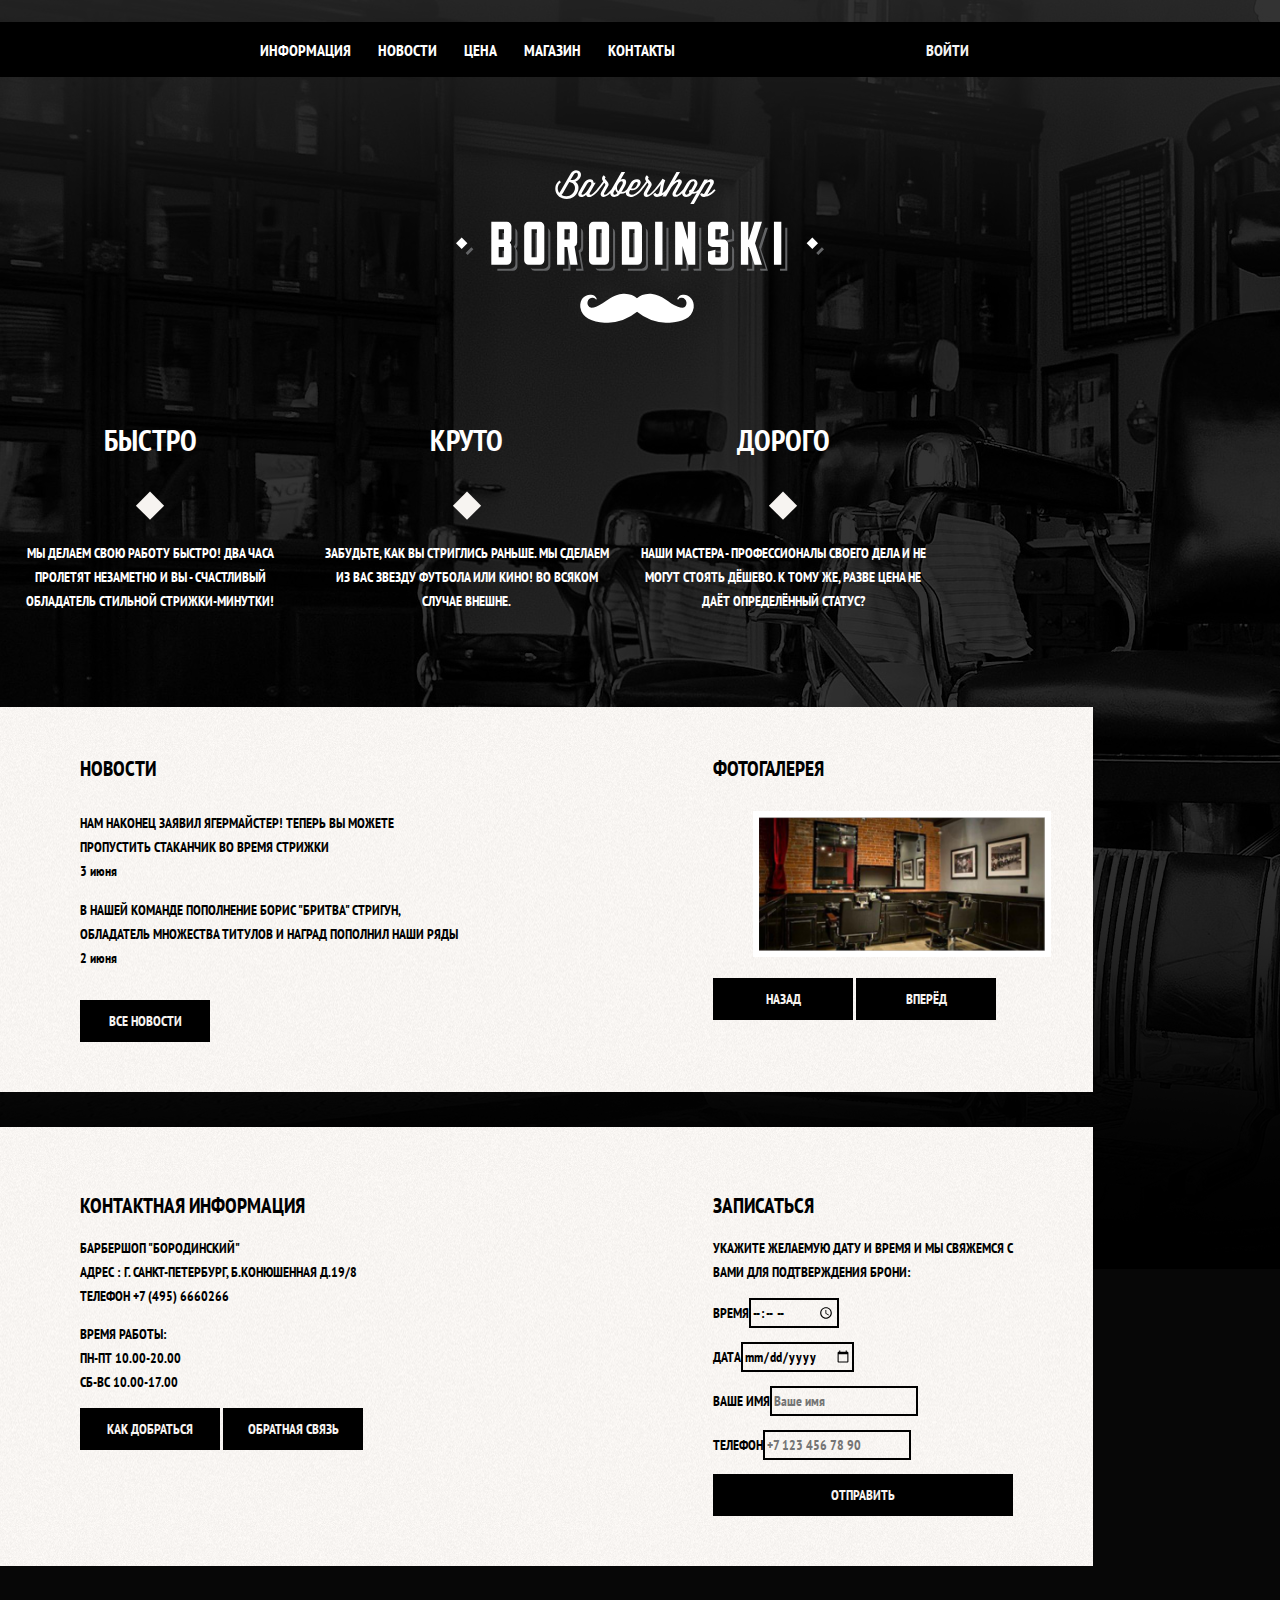
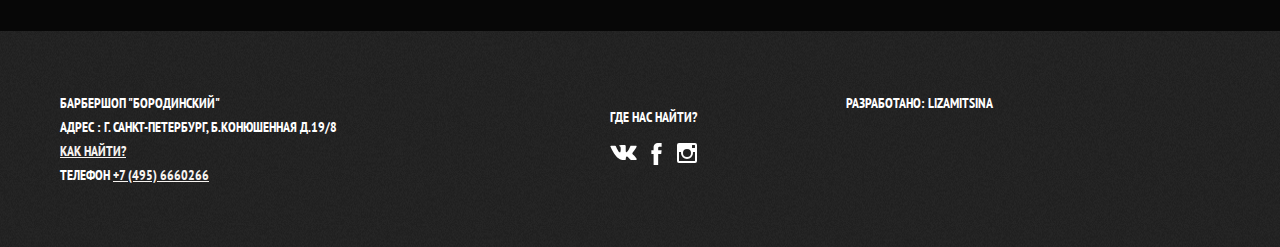
==== commit d8828fc8: "shop+item+price.css" ====
--- a/index.html
+++ b/index.html
@@ -28,9 +28,9 @@
           <li><a href="#bottom"> Контакты </a></li>
         </ul>
         <ul class="login">
-          <li class="login"><img src="images/login.png"><button type="button">Войти</button></li>
+          <li class="login"><button type="button">Войти</button></li>
         </ul>
-      </nav></div>
+      </div></nav>
       <a class="main-logo">
         <p class="barber-logo">
         <img
@@ -41,7 +41,7 @@
       </a>
     </header>
     <main>
-      <div class="main-container">
+  
        <section class="feut">
        
         <ul class="benefits">
@@ -58,7 +58,7 @@
             <img src="images/index/romb.svg">
             <p>
               Забудьте, как ВЫ стриглись раньше. Мы сделаем из вас звезду
-              футбола или кино!<br> Во всяком случае внешне.
+              футбола или кино! Во всяком случае внешне.
             </p>
           </li>
           <li class="benefits-item">
@@ -83,7 +83,7 @@
             </p>
             <time datetime="2022-06-03">3 июня</time>
           </li>
-          <li>
+          <li class="news-item">
             <p>
               В нашей команде пополнение Борис "Бритва" стригун, обладатель
               множества титулов и наград пополнил наши ряды
@@ -99,14 +99,16 @@
           <a href="#"></a>
           
           <img
-            src="images/index/Object (1).png"
+            src="images/index/Object.png"
             alt="Интерьер зала"
-            width="325"
-            lenght="150"
+            width="286px"
+            lenght="164px"
           />
         </figure>
-        <button type="button" class="btn">Вперёд</button>
-        <button type="button" class="btn">Назад</button>
+        <div>
+        <button type="button" class="btn gallery-btn back" disabled>Назад</button>
+        <button type="button" class="btn gallery-btn next">Вперёд</button>
+        </div>
       </section>
     </div>
       <div class="columns-contact-form">
@@ -126,19 +128,20 @@
         <a href="map.html" class="map btn">Как добраться</a>
         <a href="mailto:barber@mail.ru"class="mailto btn">Обратная связь</a>
       </section>
+
       <section class="apoint">
         <h2>Записаться</h2>
-        <p>Укажите желаемую дату и время</p>
+        <p class="request">Укажите желаемую дату и время и мы свяжемся с Вами для подтверждения брони:</p>
         <form action method="post">
-          <label for="time">Укажите время</label><input type="time" />
-          <label for="date">Время</label><input type="date" /><br />
-          <label for="text">Ваше имя</label
-          ><input type="text" placeholder="Ваше имя" />
-          <label for="text"> Телефон</label
-          ><input type="text" placeholder="Телефон" />
+          <p class="form-item"><label for="time" class="time">Время</label><input type="time" /></p>
+          <p class="form-item date"><label for="date" class="date">Датa</label><input type="date"></p>
+          <p class="form-item"><label for="text" class="text">Ваше имя</label
+          ><input type="text" placeholder="Ваше имя" /></p>
+          <p class="form-item tel"><label for="text" class="tel"> Телефон</label
+          ><input type="text" placeholder="+7 123 456 78 90" /></p>
         </form>
-        <button type="submit" class="btn">Отправить</button>
-      </section></div></div>
+        <button type="submit" class="btn form-btn">Отправить</button>
+      </section>
     </main>
     <footer class="main-footer">
     <div class="footer-container">
@@ -151,24 +154,30 @@
       <div class="foot-cotacts">
         <p>Где нас найти?</p>
         <ul class="social" >
-          <li>
-            <a href="#"><img src="images/vk.svg" alt="vk" /></a>
+          <li class="social-icon">
+            <a href="#" class="icon">
+            <svg xmlns="http://www.w3.org/2000/svg" width="27" height="15" viewBox="0 0 26.14 14.91"><path d="M26 13.47l-.09-.17a13.55 13.55 0 0 0-2.6-3q-.87-.83-1.1-1.12A1 1 0 0 1 22 8a10.27 10.27 0 0 1 1.22-1.78l.88-1.16q2.35-3.13 2-4L26 .94a.8.8 0 0 0-.4-.22 2.14 2.14 0 0 0-.87 0h-3.92a.51.51 0 0 0-.27 0h-.3a.6.6 0 0 0-.15.14.93.93 0 0 0-.14.24 22.22 22.22 0 0 1-1.46 3.06q-.5.84-.93 1.46a7 7 0 0 1-.71.91 4.94 4.94 0 0 1-.52.47q-.23.18-.35.15l-.23-.05a.9.9 0 0 1-.31-.33 1.49 1.49 0 0 1-.16-.53V1.6a3.14 3.14 0 0 0 0-.62 2.12 2.12 0 0 0-.14-.44.73.73 0 0 0-.28-.33 1.57 1.57 0 0 0-.46-.18A9 9 0 0 0 12.57 0a8.93 8.93 0 0 0-3.25.33 1.83 1.83 0 0 0-.52.41q-.25.3-.07.33a1.67 1.67 0 0 1 1.16.59l.08.16a2.6 2.6 0 0 1 .19.63 6.32 6.32 0 0 1 .12 1 10.59 10.59 0 0 1 0 1.7q-.07.71-.13 1.1a2.21 2.21 0 0 1-.18.64 2.69 2.69 0 0 1-.16.3l-.07.07a1 1 0 0 1-.37.07.86.86 0 0 1-.46-.19 3.27 3.27 0 0 1-.56-.52 7 7 0 0 1-.66-.93q-.37-.6-.76-1.42l-.22-.39q-.2-.38-.56-1.11t-.62-1.43A.9.9 0 0 0 5.2.9h-.07a.93.93 0 0 0-.22-.16A1.44 1.44 0 0 0 4.6.65L.87.68A1 1 0 0 0 .1.94L0 1a.44.44 0 0 0 0 .22 1.08 1.08 0 0 0 .08.37Q.9 3.53 1.86 5.31t1.66 2.87Q4.23 9.27 5 10.24t1 1.24l.37.41.34.33a8.06 8.06 0 0 0 1 .78 16.34 16.34 0 0 0 1.4.9 7.6 7.6 0 0 0 1.79.72 6.19 6.19 0 0 0 2 .22h1.57a1.08 1.08 0 0 0 .72-.3l.05-.07a.9.9 0 0 0 .1-.25 1.38 1.38 0 0 0 0-.37 4.48 4.48 0 0 1 .09-1.05 2.77 2.77 0 0 1 .23-.71 1.74 1.74 0 0 1 .29-.4 1.19 1.19 0 0 1 .23-.2h.11a.86.86 0 0 1 .77.21 4.52 4.52 0 0 1 .83.79q.39.47.93 1.05a6.41 6.41 0 0 0 1 .87l.27.16a3.31 3.31 0 0 0 .71.3 1.53 1.53 0 0 0 .76.07l3.48-.05a1.58 1.58 0 0 0 .8-.17.68.68 0 0 0 .34-.37 1.06 1.06 0 0 0 0-.46 1.71 1.71 0 0 0-.1-.36z" fill="#fff"/></svg>
+          </a>
           </li>
-          <li>
-            <a href="#"><img src="images/facebook.svg" alt="facebook" /></a>
+          <li class="social-icon">
+            <a href="#" class="icon">
+            <svg xmlns="http://www.w3.org/2000/svg" width="19" height="22" viewBox="0 0 10.15 21.74"><path d="M3.34 1.12A4.77 4.77 0 0 1 6.53 0h3.61v3.81H7.81a1.07 1.07 0 0 0-1.09.83v2.55h3.42c-.08 1.23-.24 2.45-.41 3.67h-3v10.87H2.21V10.86H0V7.21h2.19V3.66a3.83 3.83 0 0 1 1.15-2.54z" fill="#fff"/></svg>
+          </a>
           </li>
-          <li>
-            <a href="#"><img src="images/instagram.svg" alt="instagram" /></a>
+          <li class="social-icon">
+            <a href="#" class="icon">
+            <svg xmlns="http://www.w3.org/2000/svg" width="20" height="20" viewBox="0 0 20 20"><path d="M18 0H2a2 2 0 0 0-2 2v16a2 2 0 0 0 2 2h16a2 2 0 0 0 2-2V2a2 2 0 0 0-2-2zm-8 6a4 4 0 1 1-4 4 4 4 0 0 1 4-4zM2.5 18a.47.47 0 0 1-.5-.5V9h2.1a3.4 3.4 0 0 0-.1 1 6 6 0 1 0 12 0 3.4 3.4 0 0 0-.1-1H18v8.5a.47.47 0 0 1-.5.5zM18 4.5a.47.47 0 0 1-.5.5h-2a.47.47 0 0 1-.5-.5v-2a.47.47 0 0 1 .5-.5h2a.47.47 0 0 1 .5.5z" fill="#fff"/></svg>
+             </a>
           </li>
         </ul>
       </div>
       <div class="foot-copyright">
         <span>Разработано:</span>
-        <span>LizaMitsina</span>
+        <span class="copyright">LizaMitsina</span>
       </div>
     </div>
     </footer>
-    <!-- POP-UP всплывающие окно регистрации-->
+    <!-- POP-UP всплывающие окно регистрации--><!--
     <div class="popup-bg">
       <div class="popup">
         <img class="close-popup" src="images/cross-small.png" alt="close" />
@@ -183,6 +192,6 @@
         <button type="submit">Войти</button>
       </div>
     </div>
-    <!-- POP-UP-->
+     POP-UP-->
   </body>
 </html>
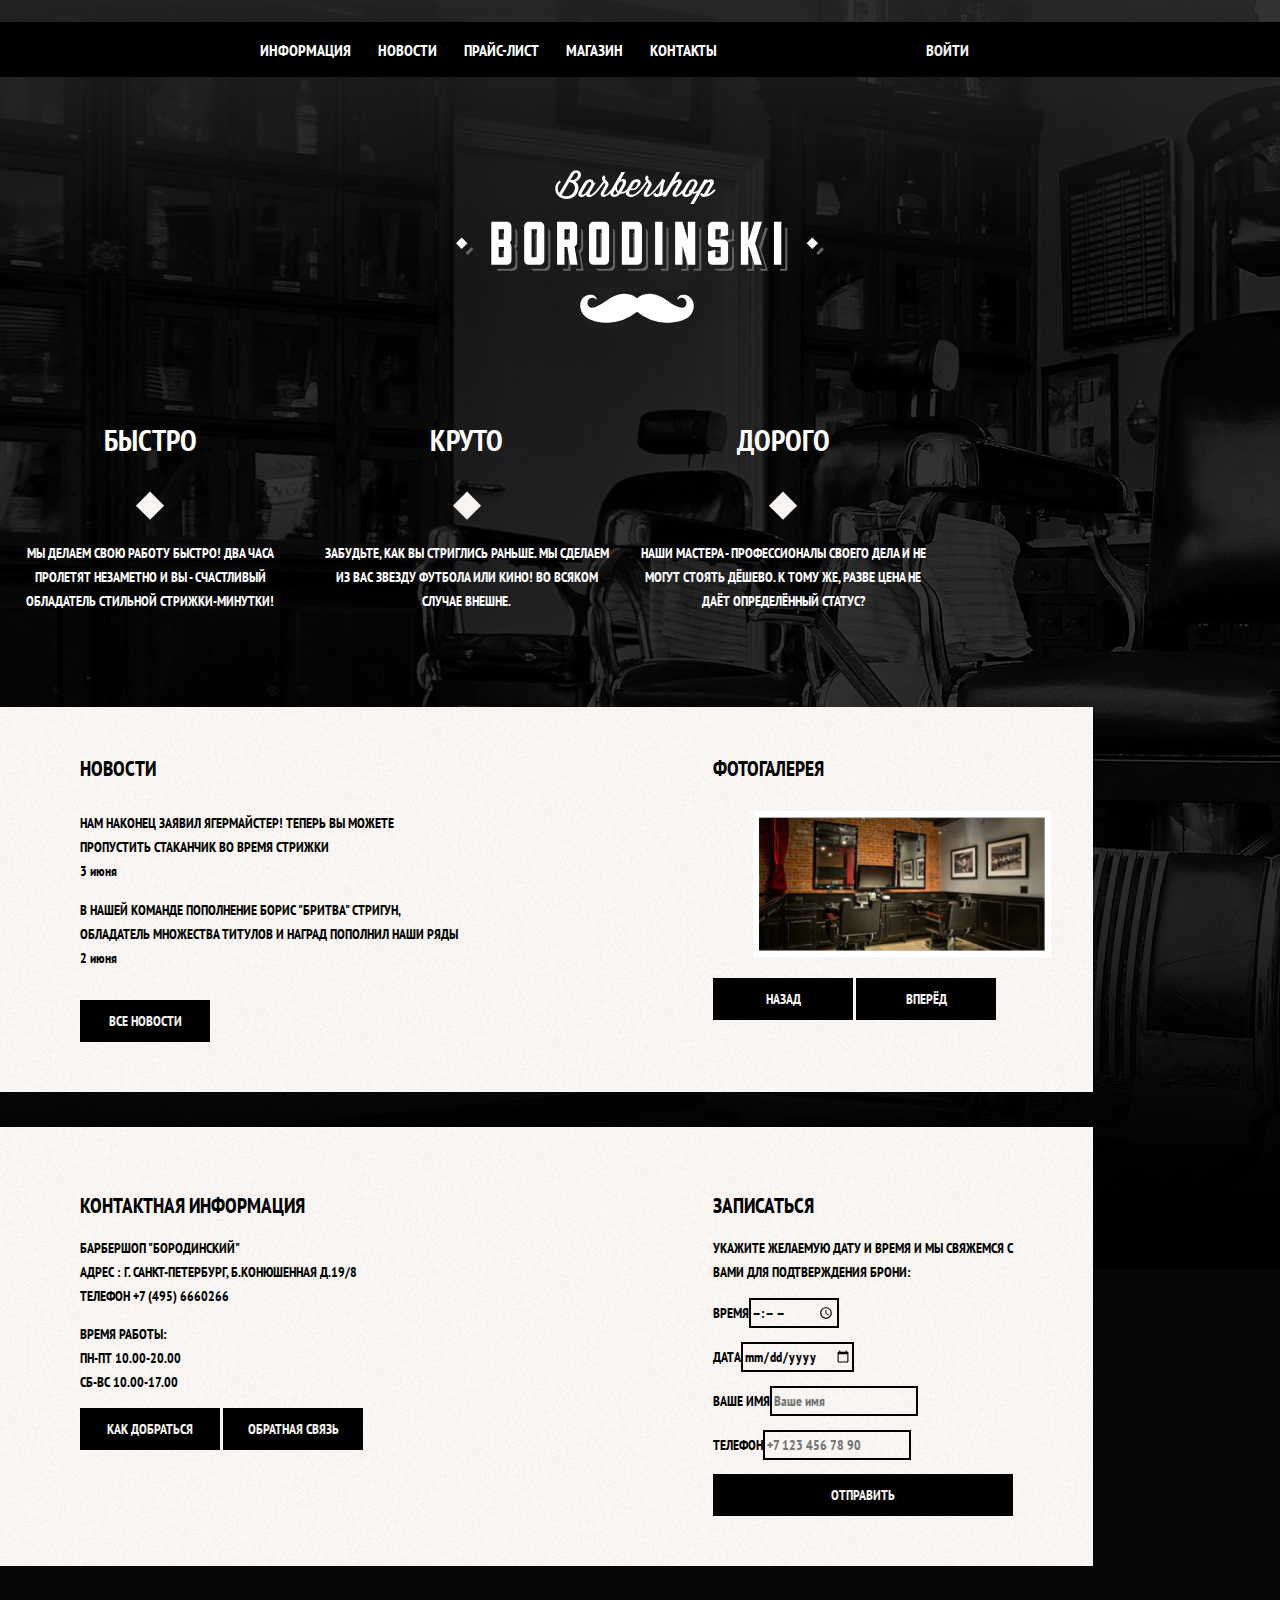
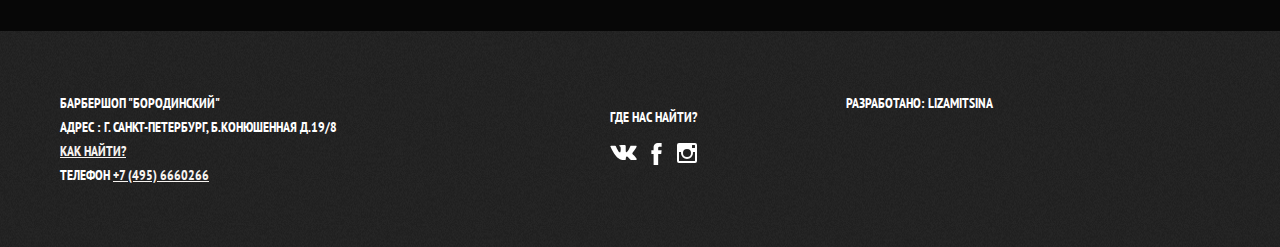
==== commit 117efeaa: "add active padding" ====
--- a/index.html
+++ b/index.html
@@ -21,9 +21,9 @@
       <nav class="main-nav">
         <div class="main-nav-container">
         <ul class="site-nav">
-          <li><a href="inf.html"> Информация </a></li>
-          <li><a href="news.html"> Новости </a></li>
-          <li><a href="price.html"> Цена </a></li>
+          <li><a href="#"> Информация </a></li>
+          <li><a href="#new"> Новости </a></li>
+          <li><a href="price.html"> Прайс-лист</a></li>
           <li><a href="shop.html">Магазин</a></li>
           <li><a href="#bottom"> Контакты </a></li>
         </ul>
@@ -73,7 +73,7 @@
       </section>
 
       <div class="columns-news-gallery">
-      <section class="news-container">
+      <section class="news-container" id="new">
         <h2>НОВОСТИ</h2>
         <ul class="news">
           <li class="news-item">
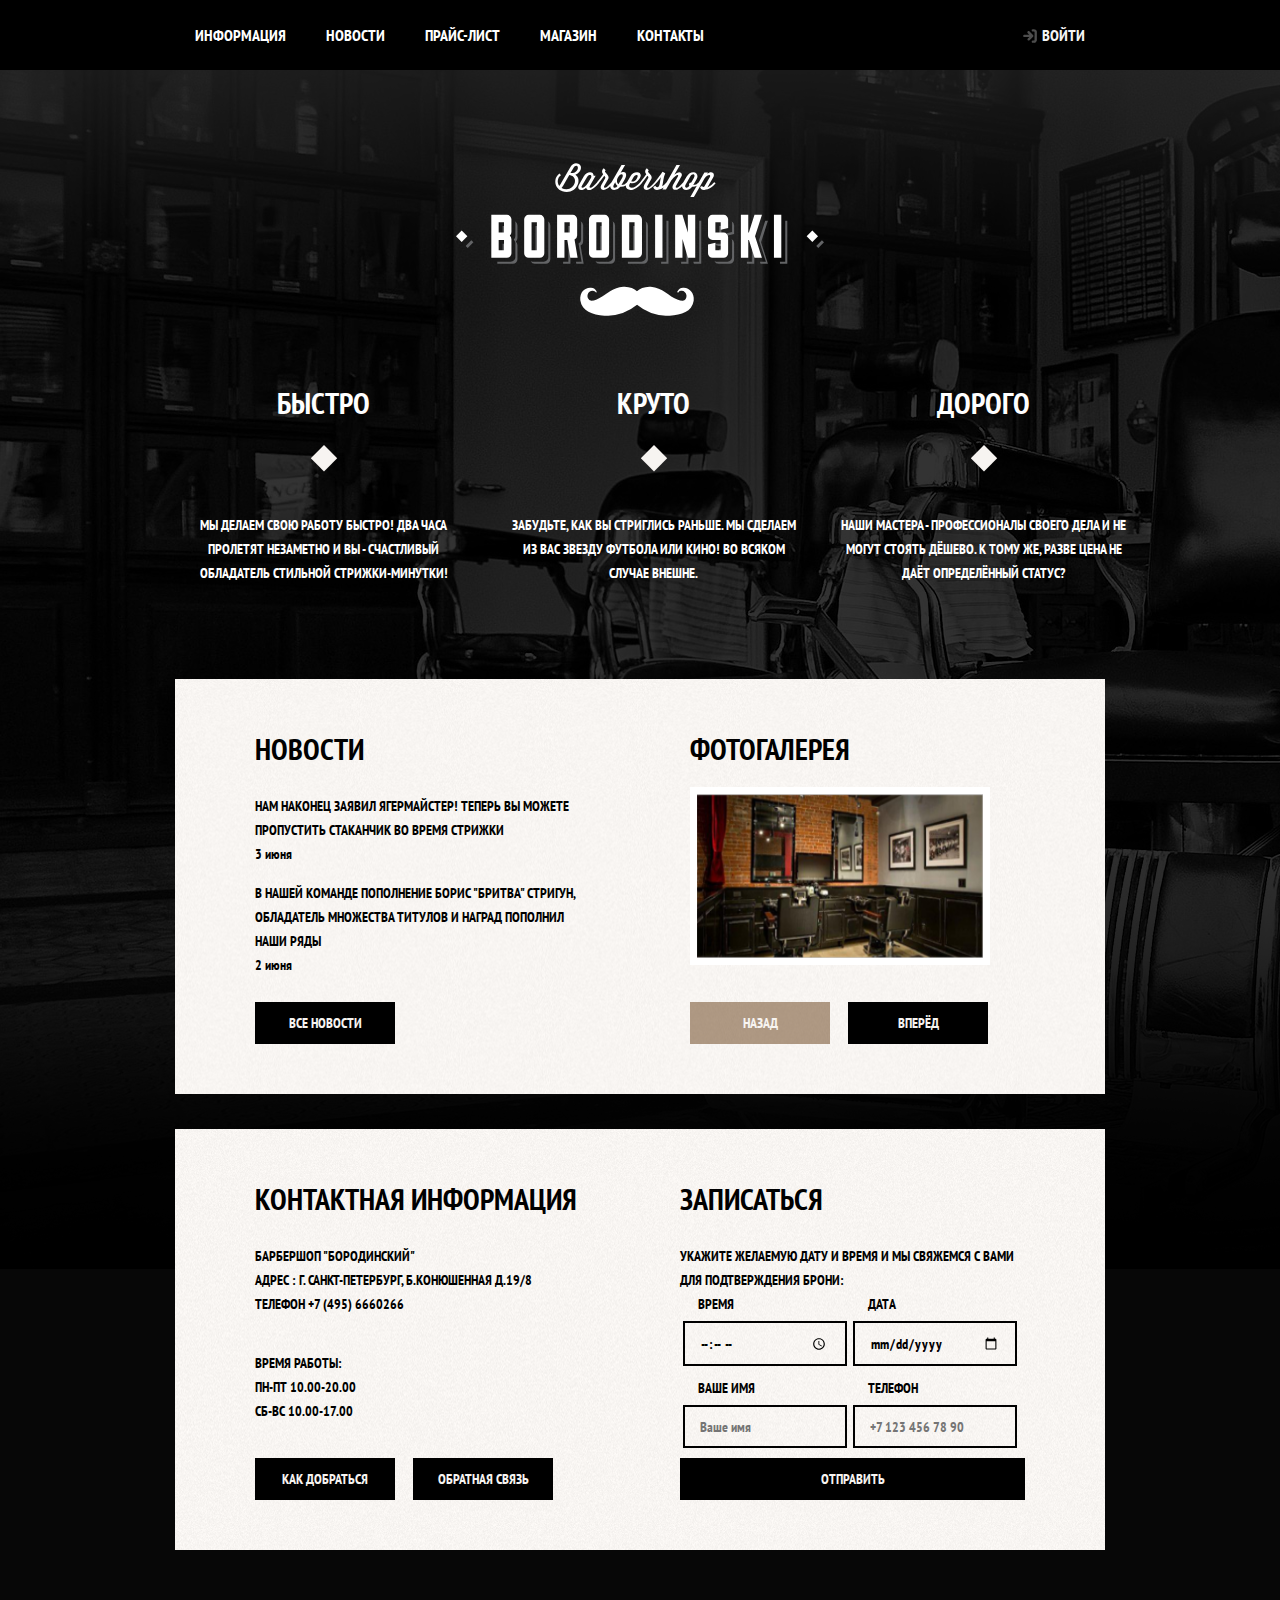
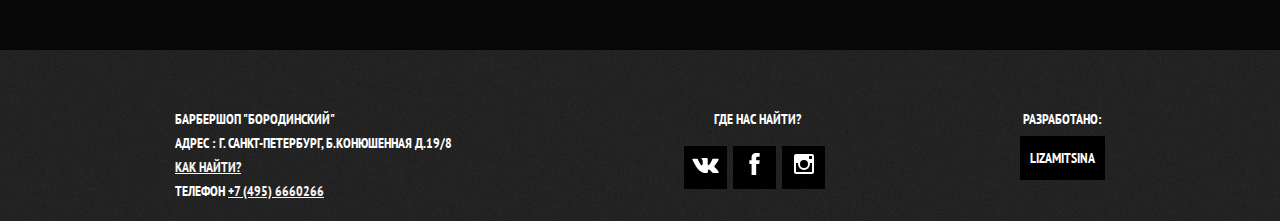
==== commit e9665503: "nav-li change+popup" ====
--- a/index.html
+++ b/index.html
@@ -12,6 +12,8 @@
     />
     <link rel="stylesheet" href="css/normalize.css" />
     <link rel="stylesheet" href="css/main.css" />
+    <script src="java/script.js"></script>
+
 
     <title>BORODINSKI,Главная</title>
   </head>
@@ -177,21 +179,23 @@
       </div>
     </div>
     </footer>
-    <!-- POP-UP всплывающие окно регистрации--><!--
+    <!-- POP-UP всплывающие окно регистрации-->
     <div class="popup-bg">
       <div class="popup">
-        <img class="close-popup" src="images/cross-small.png" alt="close" />
+        
         <h2>Личный кабинет</h2>
         <form>
-          <label>Введите, пожалуйста, свой логин и пароль</label>
-          <input type="email" placeholder="e-mail" />
-          <input type="password" placeholder="пароль" />
-          <label><input type="checkbox" checked  class="chek"/>Запомнить меня</label>
-          <a href="#">Я забыл пароль!</a>
+          <label class="label-email">Введите, пожалуйста, свой логин и пароль</label>
+          <input type="email" placeholder="ЛОГИН" class="e-mail"/>
+          <input type="password" placeholder="ПАРОЛЬ" class="password" />
+          <div class="popupchek">
+          <div class="memory">
+            <input type="checkbox" checked id="memory" class="chek"/><label for="memory" class="label-memory">Запомнить меня</label>
+          </div>
+          <a href="#">Я забыл пароль!</a></div>
         </form>
-        <button type="submit">Войти</button>
+        <button type="submit" class=" btn btn-log">Войти</button>
       </div>
     </div>
-     POP-UP-->
   </body>
 </html>
--- a/css/main.css
+++ b/css/main.css
@@ -7,17 +7,17 @@
   font-weight: 700;
   color: #fff;
   text-transform: uppercase;
- /* background-color: #000;
-  background-image: url(/images/barberbg.png);
-  
-  background-position: top center;
-  background-repeat: no-repeat;*/
-  background: url(/images/barberbg.png) no-repeat 0 0;
-
+  background: url(/images/index/barber.png) no-repeat 0 0;
+  background-color: #000;
 }
 
 a {
   text-decoration: none;
+}
+body {
+  display: flex;
+  flex-direction: column;
+  align-items: center;
 }
 
 button {
@@ -45,33 +45,59 @@
   color: #fff;
   line-height: 20px;
   background-color: #000;
-  margin-top: 22px;
-  margin-bottom: 60px;
+  margin-bottom: 40px;
+  padding: 0;
   width: 100%;
   display: flex;
+  flex-wrap: wrap;
   flex-direction: column;
   align-items: center;
 }
 .main-nav-container {
+  width: 930px;
   display: flex;
   justify-content: space-between;
 }
 .login {
-  width: 140px;
+  max-width: 140px;
+  display: flex;
+  align-items: center;
+  padding-left: 50px;
+  margin: 0;
 }
 
 .site-nav {
-  width: 620px;
-  display: flex;
-
-  align-items: center;
-  text-align: center;
+  margin: 0;
+  padding: 0;
+  display: flex;
+  align-items: center;
 }
 .site-nav li a {
+  display: block;
+  padding: 25px 20px;
   font-size: 16px;
 }
-.site-nav li {
-  margin-right: 27px;
+.login button {
+  padding: 25px 20px;
+  margin: 0;
+}
+.login {
+  position: relative;
+}
+.login li ::before {
+  content: url(/images/Shape.svg);
+
+  position: absolute;
+  top: 27px;
+  left: 50px;
+  width: 16px;
+  height: 18px;
+  opacity: 0.3;
+}
+.login li:hover::before,
+.login li:focus::before,
+.login li:active::before {
+  opacity: 1;
 }
 
 .login,
@@ -79,7 +105,7 @@
   list-style: none;
 }
 
-.login a,
+.login,
 .site-nav a {
   color: #fff;
 }
@@ -90,18 +116,19 @@
   margin-bottom: 59px;
 }
 
-.login a:hover,
-.login a:focus,
-.site-nav:hover,
-.site-nav:focus {
-  background: #cccbcb;
-  color: #000;
-}
-
-.news-container {
-  width: 50%;
-}
-
+.login button:hover,
+.login button:focus,
+.site-nav li:hover,
+.site-nav li:focus {
+  background: #212121;
+  color: #f7f4f1;
+}
+
+main {
+  display: flex;
+  flex-direction: column;
+  align-items: center;
+}
 /*Преимущества*/
 .feut {
   width: 933px;
@@ -112,8 +139,9 @@
   margin: 0;
   padding: 0;
   list-style: none;
-  display: flex;
-  justify-content: space-between;
+  display: grid;
+  grid-template-columns: 1fr 1fr 1fr;
+  column-gap: 30px;
 }
 .benefits-item {
   width: 300px;
@@ -121,81 +149,140 @@
 }
 
 .benefits-item h3 {
+  margin: 0;
   font-size: 30px;
   line-height: 42px;
   text-transform: uppercase;
 }
+.benefits-item img {
+  margin: 20px 0;
+  width: 28px;
+  height: 28px;
+}
 /**/
 
 /*Новости и галлерея*/
 .columns-news-gallery {
-  width: 933px;
+  width: 770px;
   padding: 50px 80px;
   margin-bottom: 35px;
 
   color: #000;
   background-color: rgb(235, 232, 232);
-  background-image: url("/images/index/patern.svg");
-  background-position: 0 0;
-  background-repeat: repeat;
+  background-image: url(/images/index/patern.svg), url(/images/separator.png);
+  background-size: 100%;
+  background-position: 0 0, center;
+  background-repeat: no-repeat;
   display: flex;
   justify-content: space-between;
 }
 .news-container {
-  width: 380px;
+  width: 50%;
+  margin-right: 100px;
 }
 .news {
   list-style: none;
   margin: 0;
+  margin-bottom: 25px;
   padding: 0;
 }
 .columns-news-gallery h2 {
-  margin-bottom: 30px;
+  margin-bottom: 25px;
   margin-top: 0;
+  font-size: 30px;
+  line-height: 40px;
 }
 .news li {
   margin-bottom: 15px;
 }
-.news-container time {
+.news-item time {
   text-transform: none;
   margin-top: 6px;
 }
 .news-container p {
   margin: 0;
 }
-.news-container a {
-  margin-top: 30px;
+.gallery {
+  width: 300px;
 }
 .gallery-container {
-  width: 300px;
+  width: 50%;
+  height: 170px;
+  margin: 0;
+  display: flex;
+  flex-direction: column;
+  align-items: flex-start;
+}
+.gallery-container h2 {
+  margin-bottom: 18px;
+}
+.gallery-btn {
+  margin: 0;
+  width: 140px;
+  box-sizing: border-box;
+}
+.next {
+  margin-right: 0;
 }
 .gallery img {
+  width: 286px;
+  height: 164px;
   padding: 0;
   text-align: center;
   background-color: #cccbcb;
-  border: 6px solid #fff;
+  border: 7px solid #fff;
+  margin-bottom: 30px;
+}
+figure {
+  margin: 0;
+}
+.btn {
+  display: inline-block;
+  margin-top: 10px 30px;
+  margin-right: 15px;
+}
+.btn:disabled {
+  background-color: #663d15;
+  opacity: 0.5;
+  cursor: default;
 }
 /**/
 
 /*Контакты и форма*/
 .columns-contact-form {
-  width: 933px;
+  width: 770px;
   padding: 50px 80px;
   margin-bottom: 35px;
 
   color: #000;
   background-color: rgb(235, 232, 232);
-  background-image: url("/images/index/patern.svg");
-  background-position: 0 0;
-  background-repeat: repeat;
+  background-image: url("/images/index/patern.svg"), url(/images/separator.png);
+  background-position: 0 0, center;
+  background-repeat: repeat, no-repeat;
   display: flex;
   justify-content: space-between;
 }
+.columns-contact-form h2 {
+  margin-bottom: 25px;
+  margin-top: 0;
+  font-size: 30px;
+  line-height: 40px;
+}
+
 .contacts {
-  width: 380px;
+  width: 50%;
+  margin-right: 80px;
+}
+.contacts p {
+  margin: 0;
+  margin-bottom: 35px;
+  margin-right: 10px;
 }
 .apoint {
-  width: 300px;
+  width: 50%;
+}
+.request {
+  margin: 0;
 }
 .apoint input {
   font: inherit;
@@ -205,7 +292,33 @@
 .apoint input:focus {
   border-color: #663d15;
 }
-
+form p {
+  margin: 0;
+  padding: 0;
+}
+form {
+  display: flex;
+  flex-wrap: wrap;
+  justify-content: center;
+}
+.form-item {
+  margin: 0;
+  width: 140px;
+  margin: 0 30px 10px 0;
+}
+.form-item label {
+  display: block;
+  margin: 0 0 5px 15px;
+}
+.form-item input {
+  width: 130px;
+  padding: 8px 15px 7px 15px;
+}
+.form-btn {
+  margin: 0;
+  display: block;
+  width: 100%;
+}
 /**/
 
 /*чёрные кнопки по странице*/
@@ -221,7 +334,7 @@
   display: block;
   text-align: center;
   padding: 9px 0;
-  width: 130px;
+  width: 140px;
   color: #f7f4f1;
   background-color: #000;
 }
@@ -244,53 +357,90 @@
   color: #f7f4f1;
   background-color: #000;
 }
-.apoint button {
-  display: inline-block;
+.form-btn {
+  display: block;
 
   text-align: center;
   padding: 9px 0;
-  width: 300px;
+  width: 100%;
   color: #f7f4f1;
   background-color: #000;
 }
+
 /**/
 
 /*Футер*/
+.main-footer p {
+  margin: 0;
+}
 .main-footer {
   margin-top: 65px;
-  padding: 60px;
-
-
+  text-align: center;
+
+  width: 100%;
   color: #fff;
   background-color: #212121;
   background-image: url("/images/footer.svg");
   background-position: 0 0;
-  background-repeat: repeat;
+  background-repeat: no-repeat;
+  display: flex;
+  flex-direction: column;
+  align-items: center;
 }
 .addres-foot,
-.foot-copyrighr{
-  margin:0;
-}
-.foot-copyrighr{
-  width: 150px;
-  margin-left: auto;
-}
-.foot-contacts{
+.foot-copyrighr {
+  margin: 0;
+}
+.foot-copyright {
+  display: flex;
+  flex-direction: column;
+  align-items: center;
+}
+.copyright {
+  margin-top: 5px;
+  padding: 10px;
+  background-color: #000;
+}
+.social-icon {
+  margin-right: 6px;
+  display: flex;
+  align-items: center;
+  justify-content: center;
+  align-items: center;
+}
+.social-icon:hover,
+.social-icon:focus {
+  background-color: #fff;
+  transition: all 0.5s ease-in;
+}
+.social-icon {
+  width: 43px;
+  height: 43px;
+  background-color: #000;
+}
+.icon:hover path,
+.icon:focus path {
+  fill: #000;
+}
+.foot-contacts {
   width: 145px;
 }
-.social{
+.social {
   list-style: none;
   margin: 0;
+  margin-top: 15px;
   padding: 0;
   display: flex;
   justify-content: space-between;
-}
-.addres-foot{
+  flex-wrap: wrap;
+}
+.addres-foot {
   width: 320px;
-  margin-right: 80px;
-}
-.footer-container{
-  width: 933px;
+  text-align: left;
+}
+.footer-container {
+  width: 930px;
+  padding: 57px 0 18px 0;
   display: flex;
   justify-content: space-between;
 }
@@ -298,7 +448,6 @@
 .addres-foot a {
   text-decoration: underline;
   color: #f7f4f1;
-  
 }
 
 .foot-contacts {
@@ -310,37 +459,113 @@
   list-style: none;
 }
 
-
-
-
 /*Логин-пароль*/
 .popup-bg {
+  display: none;
+  width: 480px;
+  height: 385px;
   color: #000;
   background-color: #f8f3f0;
-  background-image: url("/images/index/patern.svg");
+  box-shadow: 1px 1px 10px 1px #b5b2af;
+  background-color: #f8f3f0;
+  background-image: url(/images/index/patern.svg);
   background-position: 0 0;
-  background-repeat: repeat;
-}
-
+  background-repeat: no-repeat;
+}
+.popup {
+  display: flex;
+  flex-direction: column;
+  align-items: center;
+}
+.popupchek {
+  padding: 0;
+  margin: 0;
+}
 .popup h2 {
   font-size: 32px;
   line-height: 42px;
-}
-
-.popup input {
-  font: inherit;
-  color: #000;
-  text-transform: uppercase;
-  background-color: #f9f6f3;
-  border: 2px solid #000;
-}
-
-.popup input:focus {
-  border-color: #663d15;
-}
-.chek:focus,
-.chek:hover {
-  border-color: #663d15;
+  text-align: left;
+  margin-bottom: 15px;
+  margin-top: 45px;
+}
+.popup form {
+  margin: 0;
+  padding: 0;
+  display: flex;
+  flex-direction: column;
+  align-items: flex-start;
+}
+.label-email {
+  font-size: 14px;
+  line-height: 24px;
+  width: 210px;
+  margin-bottom: 10px;
+}
+.e-mail,
+.password {
+  width: 300px;
+  padding: 10px;
+  border: 3px #212121 solid;
+  background-color: inherit;
+  margin-bottom: 10px;
+}
+.popupchek {
+  width: 100%;
+  display: flex;
+}
+.popupchek a {
+  display: inline-block;
+  margin-left: auto;
+}
+
+.chek {
+  appearance: none;
+}
+.memory {
+  margin-bottom: 18px;
+}
+.label-memory {
+  padding-left: 25px;
+  position: relative;
+}
+.label-memory::before {
+  content: "";
+  display: block;
+  width: 16px;
+  height: 16px;
+  border: #000 2px solid;
+  position: absolute;
+  top: 0;
+  left: 0;
+  z-index: 1;
+}
+.label-memory::after {
+  content: "";
+  display: block;
+  width: 14px;
+  height: 14px;
+  background: url(/images/shop/cross.png) no-repeat 0 0;
+  opacity: 0;
+  position: absolute;
+  top: 4px;
+  left: 4px;
+  z-index: 2;
+}
+input.chek:checked + .label-memory::after {
+  opacity: 1;
+}
+.btn-log {
+  display: block;
+  width: 320px;
+  background-color: #000;
+  padding: 10px 0;
+  margin-right: 0;
+}
+.popup.e-mail:focus,
+.popup.password:focus,
+.popup.e-mail:active,
+.popup.password:active {
+  border-color: #f34004;
 }
 
 .popup a {
@@ -352,5 +577,3 @@
   text-decoration: none;
 }
 /**/
-
-
